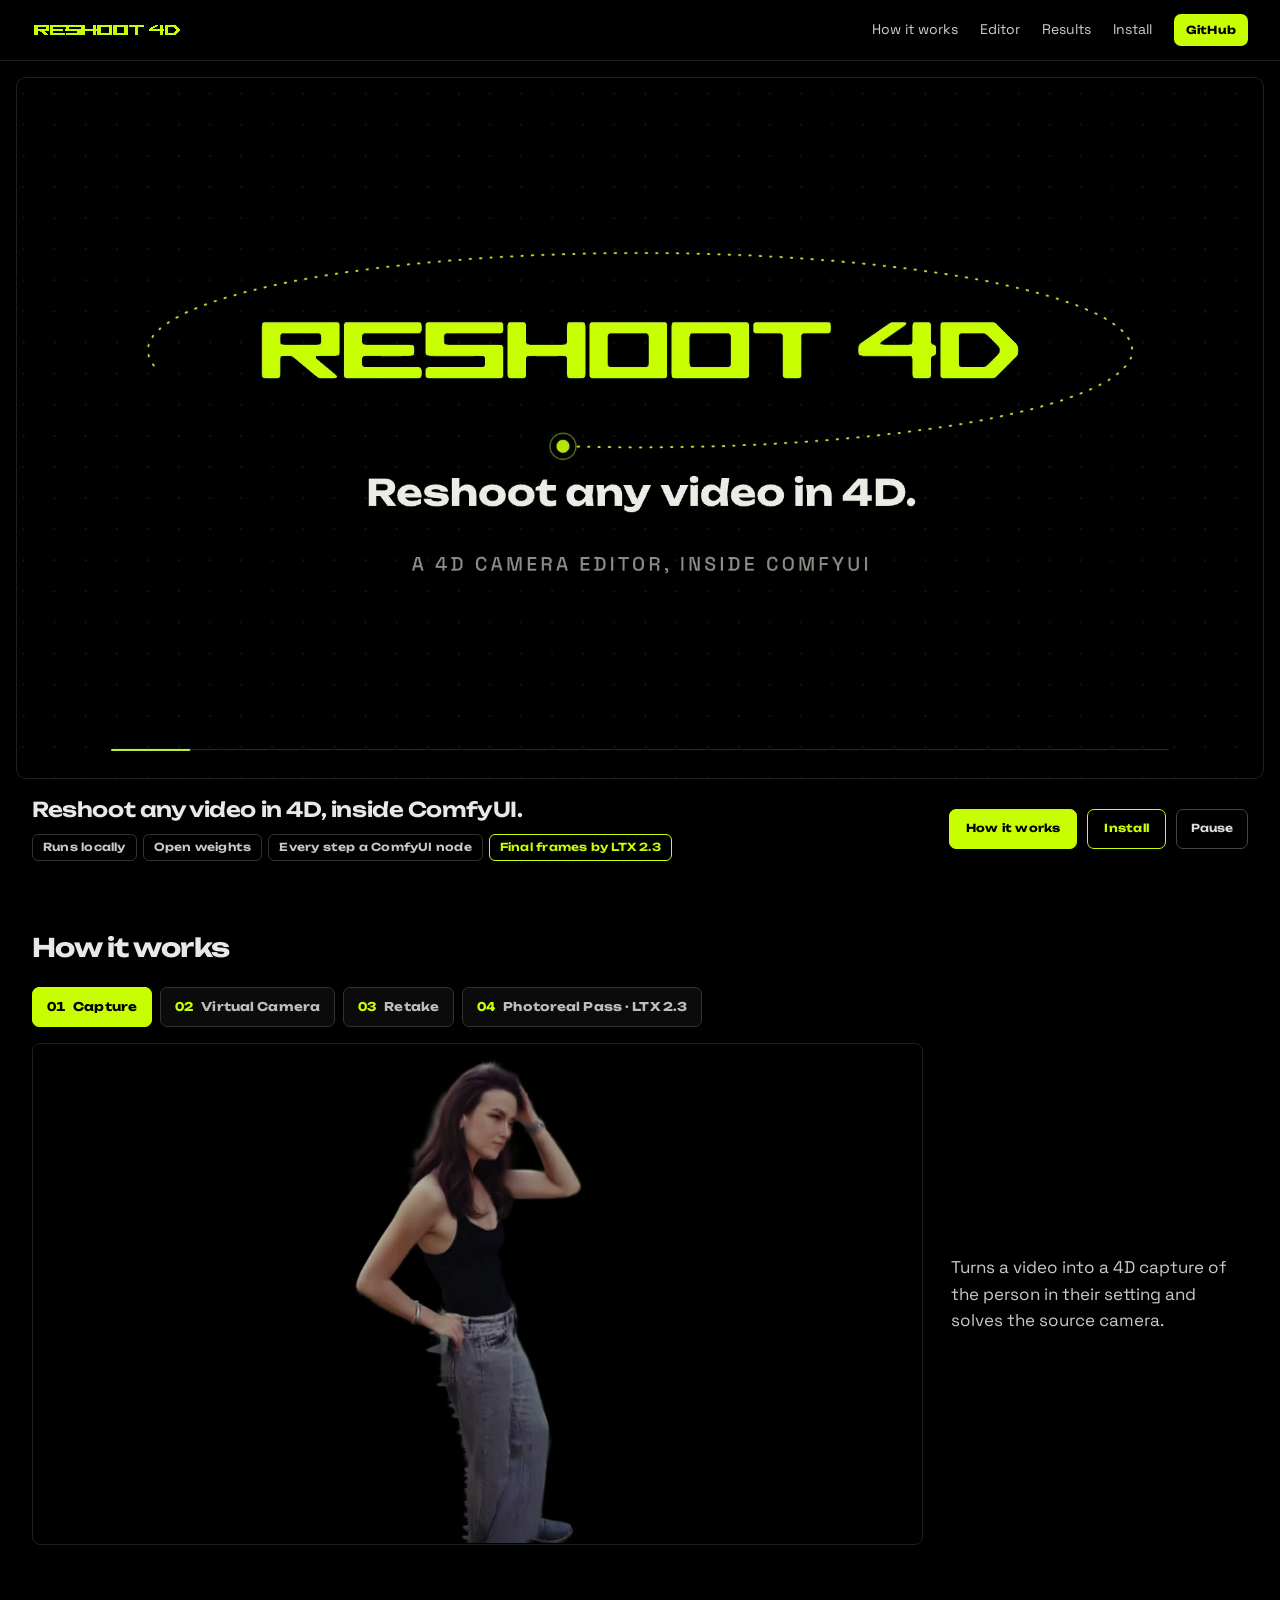
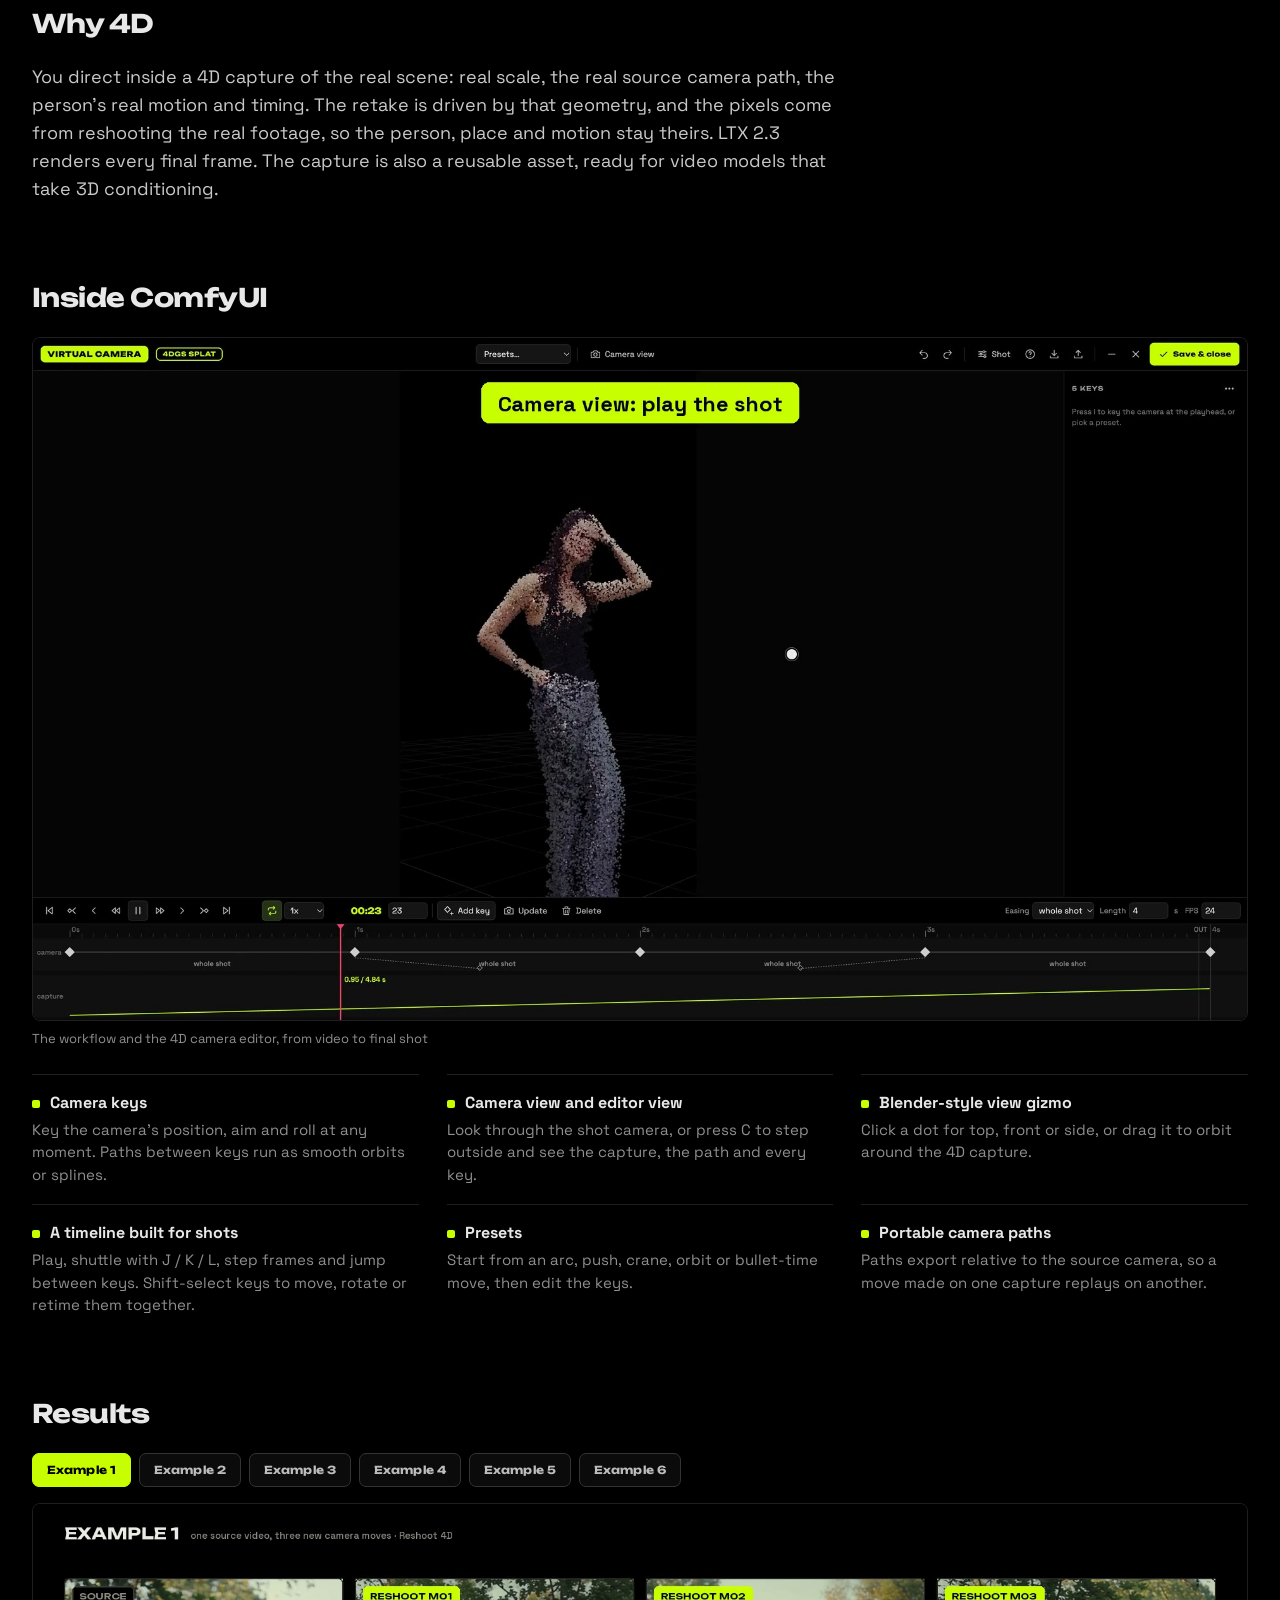
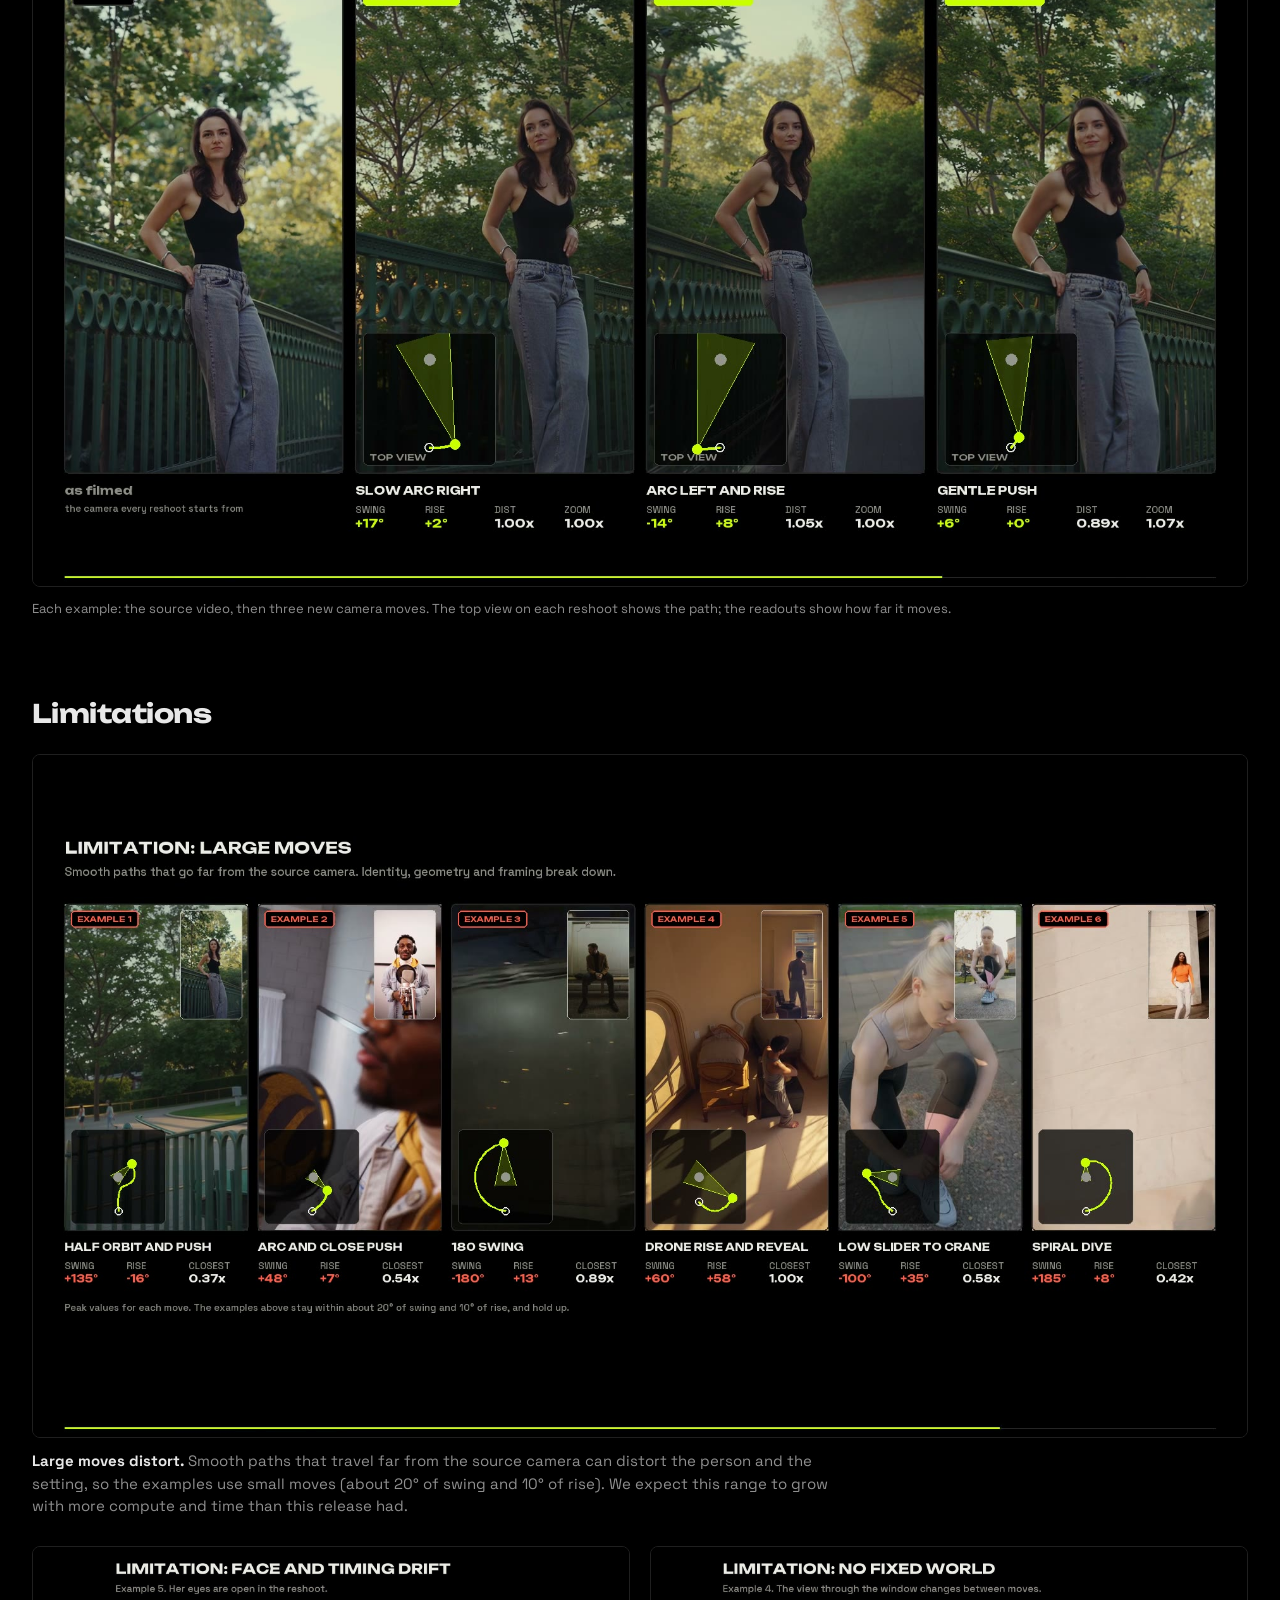
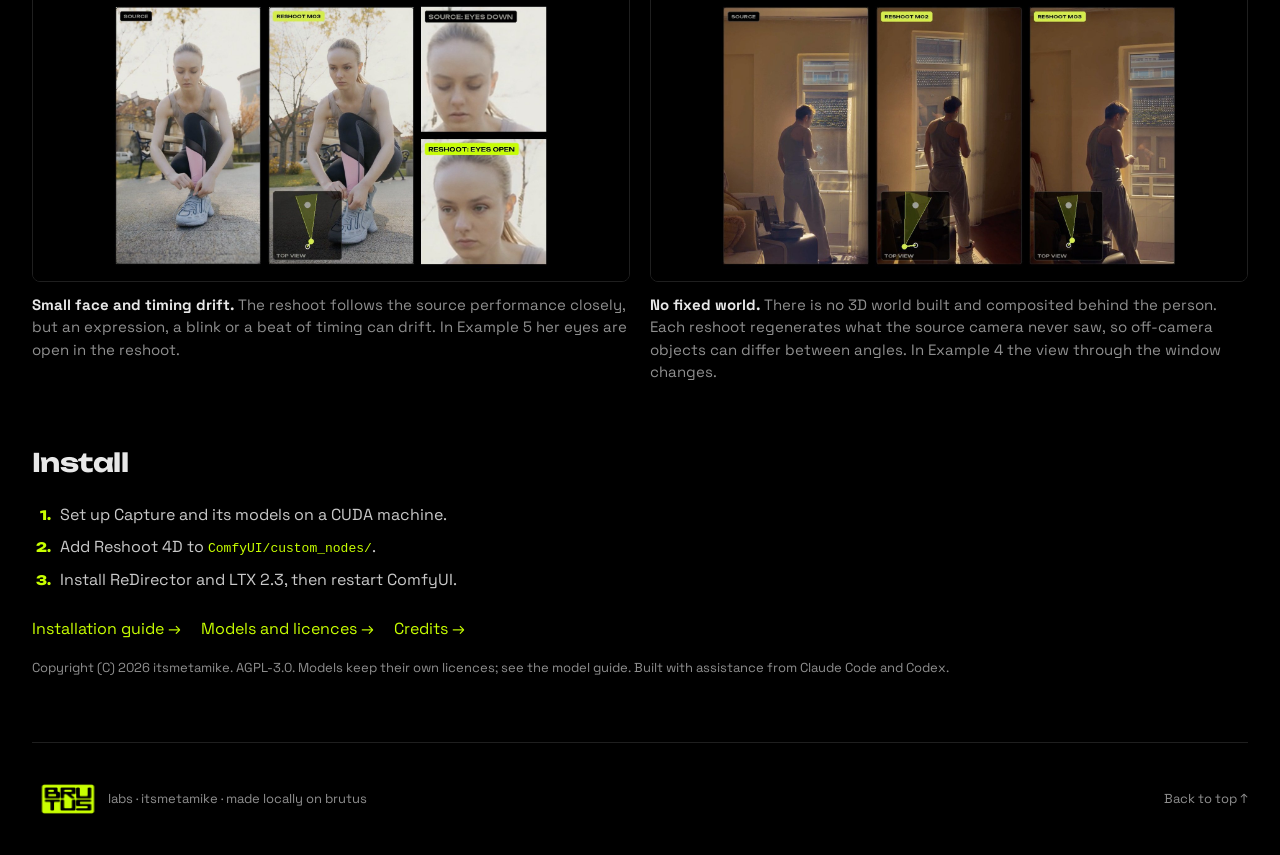
==== site/index.html @ 15c46e50 "Reshoot 4D: reshoot any video in 4D, inside ComfyUI" ====
<!doctype html>
<html lang="en">
<head>
<meta charset="utf-8">
<meta name="viewport" content="width=device-width, initial-scale=1">
<meta name="description" content="Reshoot any video in 4D. A 4D camera editor inside ComfyUI, running locally on open weights.">
<meta name="color-scheme" content="dark">
<title>Reshoot 4D | Reshoot any video in 4D.</title>
<link rel="icon" type="image/svg+xml" href="media/brand/favicon.svg">
<meta name="theme-color" content="#000000">
<link rel="preload" href="media/brand/Unbounded-latin.woff2" as="font" type="font/woff2" crossorigin>
<link rel="preload" href="media/brand/SpaceGrotesk-latin.woff2" as="font" type="font/woff2" crossorigin>
<link rel="stylesheet" href="style.css">
</head>
<body>
<a class="skip" href="#main">Skip to content</a>
<header class="masthead"><div class="wrap header-inner">
<a class="brand" href="#" aria-label="Reshoot 4D home"><img src="media/brand/reshoot4d_wordmark_t.svg" width="1728" height="172" alt="Reshoot 4D"></a>
<nav aria-label="Main"><a href="#workflow">How it works</a><a href="#editor">Editor</a><a href="#results">Results</a><a href="#install">Install</a><a class="nav-cta" id="github-link" href="https://github.com/itsmetamike/reshoot-4d">GitHub</a></nav>
</div></header>
<main id="main">
<section class="hero" aria-label="Reshoot 4D">
<div class="hero-frame">
<video id="hero-video" autoplay muted loop playsinline preload="auto" poster="media/explainer.jpg" aria-label="Reshoot 4D in 35 seconds: the claims, the 4D camera editor opening from its ComfyUI node, the four nodes and results"><source src="media/explainer.mp4" type="video/mp4">Your browser cannot play this video.</video>
</div>
<div class="hero-copy wrap">
<div class="hero-text"><h1>Reshoot any video in 4D, inside ComfyUI.</h1><ul class="badges" aria-label="Key facts"><li>Runs locally</li><li>Open weights</li><li>Every step a ComfyUI node</li><li class="ltx">Final frames by LTX 2.3</li></ul>
</div>
<div class="actions"><a class="button" href="#workflow">How it works</a><a class="button secondary" href="#install">Install</a><button id="motion-toggle" type="button" aria-pressed="false">Pause</button></div>
</div>
</section>

<section id="workflow" class="wrap section" aria-labelledby="workflow-title">
<h2 id="workflow-title">How it works</h2>
<div class="steps" role="tablist" aria-label="Workflow steps">
<button class="step-tab" role="tab" aria-selected="true" data-step="0"><span>01</span> Capture</button>
<button class="step-tab" role="tab" aria-selected="false" data-step="1"><span>02</span> Virtual Camera</button>
<button class="step-tab" role="tab" aria-selected="false" data-step="2"><span>03</span> Retake</button>
<button class="step-tab" role="tab" aria-selected="false" data-step="3"><span>04</span> Photoreal Pass · LTX 2.3</button>
</div>
<div class="step-panel" role="tabpanel">
<div class="step-media"><video id="step-video" autoplay muted loop playsinline preload="auto" poster="media/step_capture.jpg"><source src="media/step_capture.mp4" type="video/mp4"></video></div>
<p id="step-text"></p>
</div>
</section>

<section id="why-4d" class="wrap section prose" aria-labelledby="why-title">
<h2 id="why-title">Why 4D</h2>
<p>You direct inside a 4D capture of the real scene: real scale, the real source camera path, the person's real motion and timing. The retake is driven by that geometry, and the pixels come from reshooting the real footage, so the person, place and motion stay theirs. LTX 2.3 renders every final frame. The capture is also a reusable asset, ready for video models that take 3D conditioning.</p>
</section>

<section id="editor" class="wrap section" aria-labelledby="editor-title">
<h2 id="editor-title">Inside ComfyUI</h2>
<div class="stack">
<figure><div class="video-shell"><video autoplay muted loop playsinline preload="auto" poster="media/walkthrough.jpg" aria-label="Walkthrough: the workflow, the 4D camera editor, Run and the final shot"><source src="media/walkthrough.mp4" type="video/mp4"></video></div><figcaption>The workflow and the 4D camera editor, from video to final shot</figcaption></figure>
</div>
<ul class="feature-grid" aria-label="Editor features">
<li><b>Camera keys</b><span>Key the camera's position, aim and roll at any moment. Paths between keys run as smooth orbits or splines.</span></li>
<li><b>Camera view and editor view</b><span>Look through the shot camera, or press C to step outside and see the capture, the path and every key.</span></li>
<li><b>Blender-style view gizmo</b><span>Click a dot for top, front or side, or drag it to orbit around the 4D capture.</span></li>
<li><b>A timeline built for shots</b><span>Play, shuttle with J / K / L, step frames and jump between keys. Shift-select keys to move, rotate or retime them together.</span></li>
<li><b>Presets</b><span>Start from an arc, push, crane, orbit or bullet-time move, then edit the keys.</span></li>
<li><b>Portable camera paths</b><span>Paths export relative to the source camera, so a move made on one capture replays on another.</span></li>
</ul>
</section>

<section id="results" class="wrap section" aria-labelledby="results-title">
<h2 id="results-title">Results</h2>
<div class="steps small" role="tablist" aria-label="Examples">
<button class="cmp-tab" role="tab" aria-selected="true" data-cmp="1">Example 1</button>
<button class="cmp-tab" role="tab" aria-selected="false" data-cmp="2">Example 2</button>
<button class="cmp-tab" role="tab" aria-selected="false" data-cmp="3">Example 3</button>
<button class="cmp-tab" role="tab" aria-selected="false" data-cmp="4">Example 4</button>
<button class="cmp-tab" role="tab" aria-selected="false" data-cmp="5">Example 5</button>
<button class="cmp-tab" role="tab" aria-selected="false" data-cmp="6">Example 6</button>
</div>
<div class="video-shell" id="cmp"><video autoplay muted loop playsinline preload="auto" aria-label="Source video next to three reshoots, each with its camera path"></video></div>
<p class="note">Each example: the source video, then three new camera moves. The top view on each reshoot shows the path; the readouts show how far it moves.</p>
</section>

<section id="limitations" class="wrap section" aria-labelledby="limits-title">
<h2 id="limits-title">Limitations</h2>
<div class="limits">
<figure><div class="video-shell"><video autoplay muted loop playsinline preload="auto" poster="media/limits_large_moves.jpg" aria-label="Six large camera moves, one per example, showing distortion"><source src="media/limits_large_moves.mp4" type="video/mp4"></video></div>
<figcaption><b>Large moves distort.</b> Smooth paths that travel far from the source camera can distort the person and the setting, so the examples use small moves (about 20° of swing and 10° of rise). We expect this range to grow with more compute and time than this release had.</figcaption></figure>
<div class="two-col">
<figure><div class="video-shell"><img src="media/limits_face.jpg" alt="Example 5: source and reshoot side by side; her eyes are open in the reshoot" loading="lazy"></div>
<figcaption><b>Small face and timing drift.</b> The reshoot follows the source performance closely, but an expression, a blink or a beat of timing can drift. In Example 5 her eyes are open in the reshoot.</figcaption></figure>
<figure><div class="video-shell"><img src="media/limits_world.jpg" alt="Example 4: source and two reshoots; the view through the window differs" loading="lazy"></div>
<figcaption><b>No fixed world.</b> There is no 3D world built and composited behind the person. Each reshoot regenerates what the source camera never saw, so off-camera objects can differ between angles. In Example 4 the view through the window changes.</figcaption></figure>
</div>
</div>
</section>

<section id="install" class="wrap section" aria-labelledby="install-title">
<h2 id="install-title">Install</h2>
<ol class="install-steps">
<li>Set up Capture and its models on a CUDA machine.</li>
<li>Add Reshoot 4D to <code>ComfyUI/custom_nodes/</code>.</li>
<li>Install ReDirector and LTX 2.3, then restart ComfyUI.</li>
</ol>
<p class="links"><a href="../docs/INSTALL.md" data-repo-path="/blob/main/docs/INSTALL.md">Installation guide →</a><a href="../docs/MODELS_AND_LICENSES.md" data-repo-path="/blob/main/docs/MODELS_AND_LICENSES.md">Models and licences →</a><a href="../docs/CREDITS.md" data-repo-path="/blob/main/docs/CREDITS.md">Credits →</a></p>
<p class="fine">Copyright (C) 2026 itsmetamike. AGPL-3.0. Models keep their own licences; see the model guide. Built with assistance from Claude Code and Codex.</p>
</section>
</main>
<footer class="wrap"><a class="maker" href="https://github.com/itsmetamike" aria-label="A brutus labs project by itsmetamike, made locally on brutus"><img src="media/brand/brutus_carved.png" width="600" height="600" alt="brutus"><span>labs · itsmetamike · made locally on brutus</span></a><a href="#">Back to top ↑</a></footer>
<script>
const REPO_URL = document.querySelector('#github-link').href.replace(/\/$/, '');
document.querySelectorAll('[data-repo-path]').forEach(a => { a.href = REPO_URL + a.dataset.repoPath; });

// workflow steps: one player, four tabs
const STEPS = [
  ['step_capture', 'Turns a video into a 4D capture of the person in their setting and solves the source camera.'],
  ['step_camera', "Every step is a ComfyUI node. The 4D camera editor is the Virtual Camera node's own panel."],
  ['step_retake', 'ReDirector reshoots the source video along your camera path.'],
  ['step_photoreal', 'LTX 2.3 renders every final frame. It uses the retake, its edges and the real first frame as guidance.'],
];
const stepVideo = document.querySelector('#step-video'), stepText = document.querySelector('#step-text');
function showStep(i) {
  document.querySelectorAll('.step-tab').forEach((b, k) => b.setAttribute('aria-selected', String(k === i)));
  stepVideo.poster = `media/${STEPS[i][0]}.jpg`; stepVideo.src = `media/${STEPS[i][0]}.mp4`; stepText.textContent = STEPS[i][1];
  if (!paused) stepVideo.play().catch(() => {});
}
document.querySelectorAll('.step-tab').forEach(b => b.addEventListener('click', () => showStep(+b.dataset.step)));

// results: one player, one example at a time
const cmpVideo = document.querySelector('#cmp video');
function showCmp(n) {
  document.querySelectorAll('.cmp-tab').forEach(b => b.setAttribute('aria-selected', String(b.dataset.cmp === String(n))));
  cmpVideo.poster = `media/example_${n}.jpg`; cmpVideo.src = `media/example_${n}.mp4`; if (!paused) cmpVideo.play().catch(() => {});
}
document.querySelectorAll('.cmp-tab').forEach(b => b.addEventListener('click', () => showCmp(b.dataset.cmp)));

// previews play while on screen; one button pauses everything
const reduceMotion = matchMedia('(prefers-reduced-motion: reduce)');
const motionButton = document.querySelector('#motion-toggle');
let paused = reduceMotion.matches;
const all = () => [...document.querySelectorAll('video')];
function updateMotion() {
  motionButton.textContent = paused ? 'Play' : 'Pause'; motionButton.setAttribute('aria-pressed', String(paused));
  all().forEach(v => { if (paused) v.pause(); else if (v.dataset.visible === 'true') v.play().catch(() => {}); });
}
const observer = new IntersectionObserver(es => es.forEach(({ target, isIntersecting }) => {
  target.dataset.visible = String(isIntersecting);
  if (!isIntersecting || paused) target.pause(); else target.play().catch(() => {});
}), { threshold: 0.15 });
all().forEach(v => observer.observe(v));
motionButton.addEventListener('click', () => { paused = !paused; updateMotion(); });
showStep(0); showCmp(1); updateMotion();
</script>
</body>
</html>
---- site/style.css ----
/* brutus brand: lime #C8FF00 on black. Display: Unbounded, text: Space Grotesk (both SIL OFL, in media/brand) */
@font-face { font-family:Unbounded; src:url("media/brand/Unbounded-latin.woff2") format("woff2"); font-weight:200 900; font-display:swap; }
@font-face { font-family:"Space Grotesk"; src:url("media/brand/SpaceGrotesk-latin.woff2") format("woff2"); font-weight:300 700; font-display:swap; }
:root { color-scheme:dark; --bg:#000; --text:#e8e8e8; --accent:#C8FF00; --muted:#8f8f8f; --line:#1f1f1f; --display:Unbounded,system-ui,sans-serif; }
* { box-sizing:border-box; }
html { scroll-behavior:smooth; scroll-padding-top:72px; }
body { margin:0; background:var(--bg); color:var(--text); font:16px/1.55 "Space Grotesk",system-ui,sans-serif; }
a { color:inherit; text-underline-offset:4px; }
a:hover { color:var(--accent); }
a:focus-visible,button:focus-visible { outline:2px solid var(--accent); outline-offset:4px; }
.wrap { width:min(1280px,calc(100% - 64px)); margin-inline:auto; }

/* header: slim, over the video */
.masthead { position:sticky; top:0; z-index:5; background:#000; border-bottom:1px solid var(--line); }
.header-inner { height:60px; display:flex; align-items:center; justify-content:space-between; gap:24px; }
.brand img { display:block; width:150px; height:auto; }
nav { display:flex; align-items:center; gap:22px; font-size:14px; }
nav a { text-decoration:none; color:#cfcfcf; }
.nav-cta { color:#000 !important; background:var(--accent); border-radius:7px; padding:0 12px; height:32px; display:inline-flex; align-items:center;
  font:700 11px/1 var(--display); letter-spacing:.02em; }

/* hero: the editor, whole and uncropped, with the pitch in a strip under it */
.hero { background:#000; padding-top:16px; }
.hero-frame { position:relative; width:min(1600px,calc(100% - 32px)); margin-inline:auto; aspect-ratio:16/9; max-height:calc(100svh - 170px);
  border:1px solid var(--line); border-radius:10px; overflow:hidden; background:#000; }
.hero-frame video { width:100%; height:100%; object-fit:contain; display:block; }
.hero-copy { display:flex; align-items:center; justify-content:space-between; gap:20px; padding-block:18px 8px; }
.hero h1 { font:600 clamp(16px,1.6vw,22px)/1.3 var(--display); letter-spacing:-.02em; margin:0; max-width:640px; }
.actions { display:flex; gap:10px; flex:none; }
.hero-text { display:grid; gap:10px; }
.badges { display:flex; flex-wrap:wrap; gap:6px; list-style:none; margin:0; padding:0; }
.badges li { font:600 11px/1 var(--display); letter-spacing:.02em; padding:7px 10px; border:1.5px solid #333; border-radius:6px; color:#c9c9c9; }
.badges li.ltx { border-color:var(--accent); color:var(--accent); }
.button { display:inline-flex; align-items:center; height:40px; padding:0 16px; border-radius:7px; border:1.5px solid var(--accent); background:var(--accent);
  color:#000; text-decoration:none; font:700 11px/1 var(--display); letter-spacing:.02em; }
.button.secondary { background:#000; color:var(--accent); }
.button:hover { color:#000; filter:brightness(1.08); }
.button.secondary:hover { color:var(--accent); }
#motion-toggle { position:static; height:40px; padding:0 14px; border-radius:7px; border:1px solid #444; background:#000a; color:#ddd;
  font:600 11px/1 var(--display); cursor:pointer; }

/* sections */
.section { padding-top:64px; }
h2 { font:700 clamp(20px,2vw,28px)/1.2 var(--display); letter-spacing:-.02em; margin:0 0 24px; }
p { margin:0 0 16px; }
.prose p { max-width:820px; color:#c9c9c9; font-size:18px; }

/* tabs (workflow steps, results): carved lime when selected */
.steps { display:flex; flex-wrap:wrap; gap:8px; margin-bottom:16px; }
.step-tab,.cmp-tab { display:inline-flex; align-items:center; gap:8px; height:40px; padding:0 14px; border-radius:7px; border:1.5px solid #333; background:#0b0b0b;
  color:#bdbdbd; font:700 12px/1 var(--display); letter-spacing:.01em; cursor:pointer; }
.step-tab span { color:var(--accent); font-variant-numeric:tabular-nums; }
.step-tab[aria-selected="true"],.cmp-tab[aria-selected="true"] { background:var(--accent); border-color:var(--accent); color:#000; }
.step-tab[aria-selected="true"] span { color:#000; }
.step-tab:hover,.cmp-tab:hover { border-color:var(--accent); }
.steps.small .cmp-tab { height:34px; font-size:11px; }
.step-panel { display:grid; grid-template-columns:minmax(0,3fr) minmax(220px,1fr); gap:28px; align-items:center; }
.step-media { aspect-ratio:16/9; max-height:62vh; border:1px solid var(--line); border-radius:8px; overflow:hidden; background:#000; }
.step-media video { width:100%; height:100%; object-fit:contain; display:block; }
#step-text { color:#c9c9c9; font-size:17px; margin:0; }

/* editor + workflow side by side */
.two-col { display:grid; grid-template-columns:1fr 1fr; gap:20px; }
figure { margin:0; min-width:0; }
.video-shell { aspect-ratio:16/9; border:1px solid var(--line); border-radius:8px; overflow:hidden; background:#000; }
.video-shell video,.video-shell img { width:100%; height:100%; object-fit:cover; display:block; }
figcaption { margin-top:8px; font-size:13px; color:var(--muted); }
.limits { display:grid; gap:28px; }
.limits figcaption { font-size:15px; line-height:1.5; max-width:820px; margin-top:12px; }
.limits figcaption b { color:var(--text); }
.feature-grid { list-style:none; padding:0; margin:24px 0 0; display:grid; grid-template-columns:repeat(3,minmax(0,1fr)); gap:0 28px; }
.feature-grid li { padding:16px 0 18px; border-top:1px solid var(--line); font-size:15px; line-height:1.5; color:var(--muted); }
.feature-grid li b { display:block; color:var(--text); font-size:16px; margin-bottom:4px; }
.feature-grid li b::before { content:""; display:inline-block; width:8px; height:8px; border-radius:2px; background:var(--accent); margin-right:10px; vertical-align:middle; }

/* results: three portraits, one example at a time */
.three-col { display:grid; grid-template-columns:repeat(3,minmax(0,1fr)); gap:14px; max-width:820px; }
.video-shell.portrait { aspect-ratio:9/16; }
.note { color:var(--muted); font-size:13px; margin-top:12px; }

/* install */
.install-steps { padding-left:22px; margin:0 0 16px; color:#c9c9c9; }
.install-steps li { padding:0 0 8px 6px; }
.install-steps li::marker { color:var(--accent); font:800 13px var(--display); }
code { font:13px ui-monospace,SFMono-Regular,monospace; color:var(--accent); }
.links { display:flex; flex-wrap:wrap; gap:20px; }
.links a { color:var(--accent); text-decoration:none; }
.fine { color:var(--muted); font-size:13px; }

footer { display:flex; align-items:center; justify-content:space-between; margin-top:64px; padding-block:20px; border-top:1px solid var(--line); }
.maker { display:flex; align-items:center; gap:4px; color:var(--muted); font-size:13px; text-decoration:none; }
.maker img { width:72px; height:72px; object-fit:contain; }
footer>a:last-child { color:var(--muted); font-size:13px; text-decoration:none; }
.skip { position:absolute; top:-100px; left:16px; z-index:10; background:var(--accent); color:#000; padding:10px; }
.skip:focus { top:10px; }

@media (max-width:820px) {
  .wrap { width:calc(100% - 32px); }
  nav a:not(.nav-cta) { display:none; }
  .brand img { width:124px; }
  .hero-copy { flex-direction:column; align-items:flex-start; }
  .step-panel { grid-template-columns:1fr; gap:14px; }
  .two-col { grid-template-columns:1fr; }
  .feature-grid { grid-template-columns:1fr 1fr; }
  .three-col { gap:8px; }
  .prose p { font-size:16px; }
  .step-tab { height:36px; padding:0 10px; font-size:11px; }
}
@media (prefers-reduced-motion:reduce) { html { scroll-behavior:auto; } }

.stack { display:grid; gap:28px; }
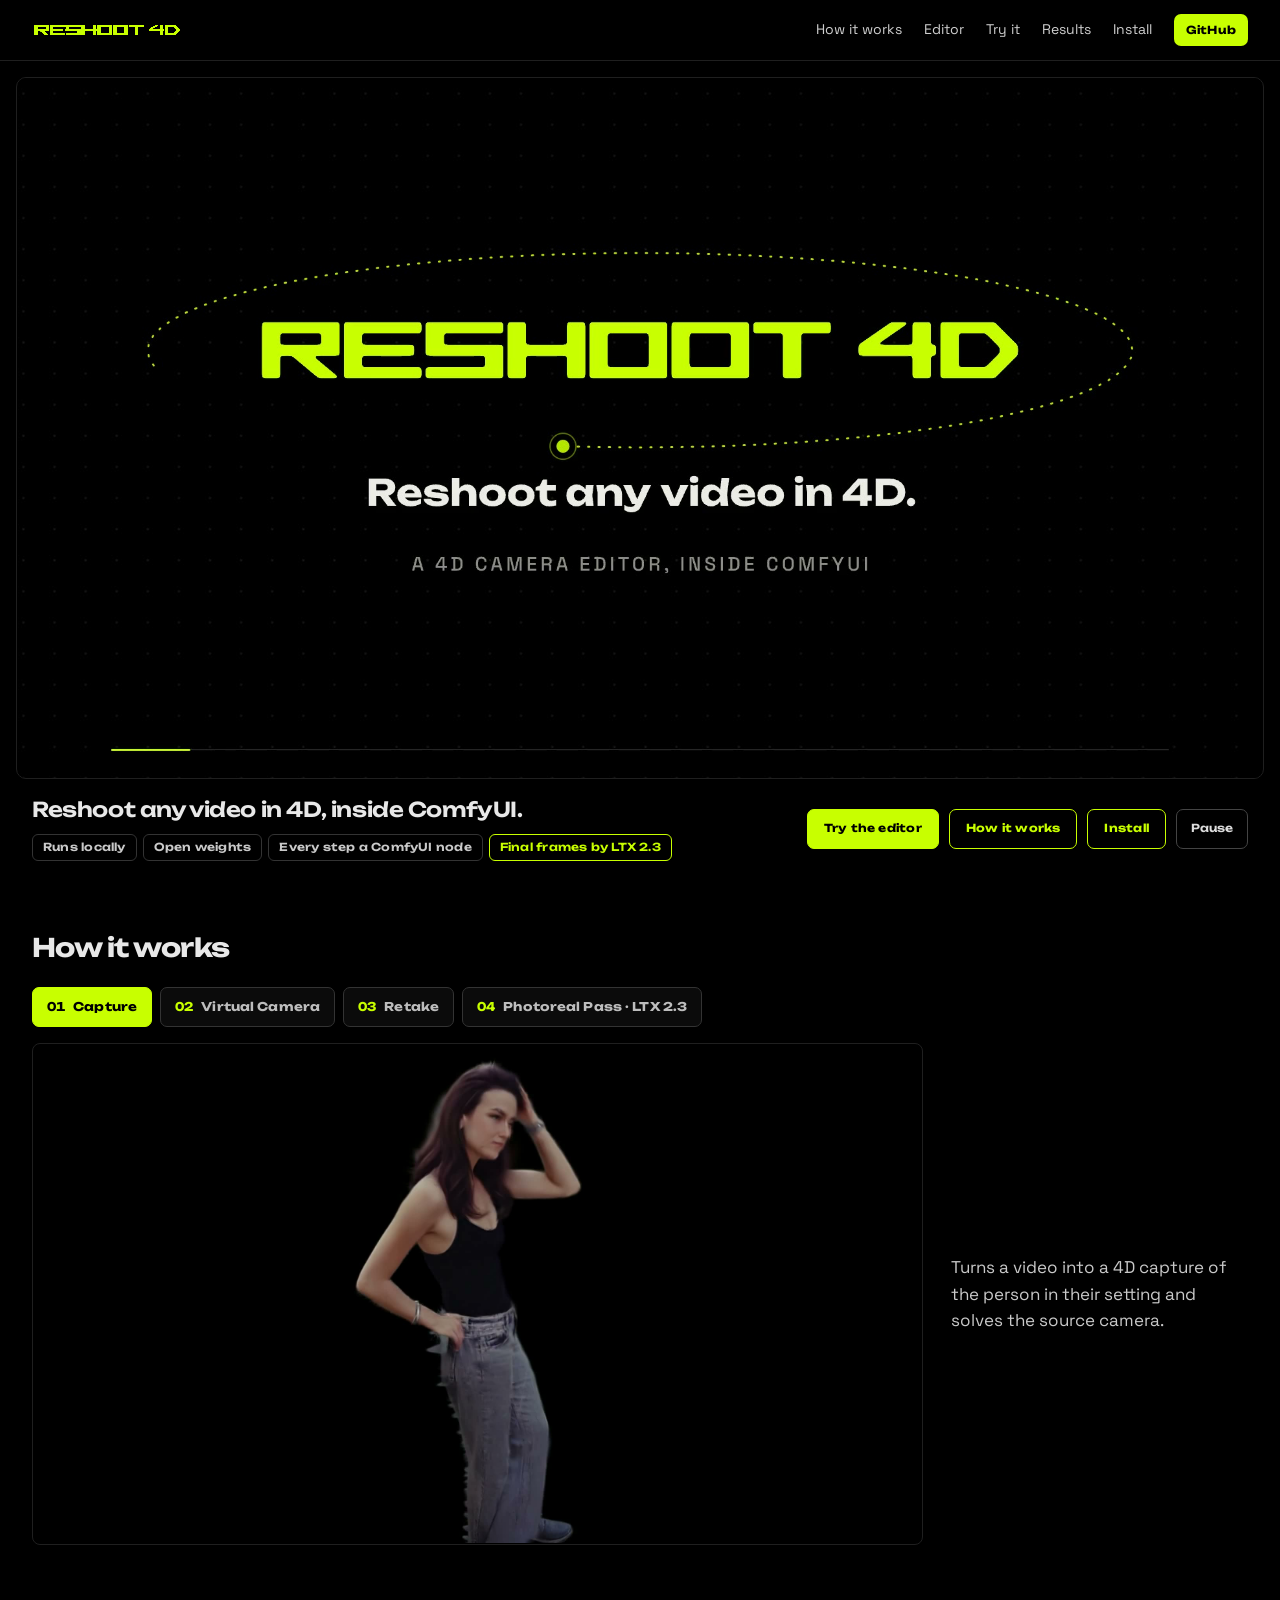
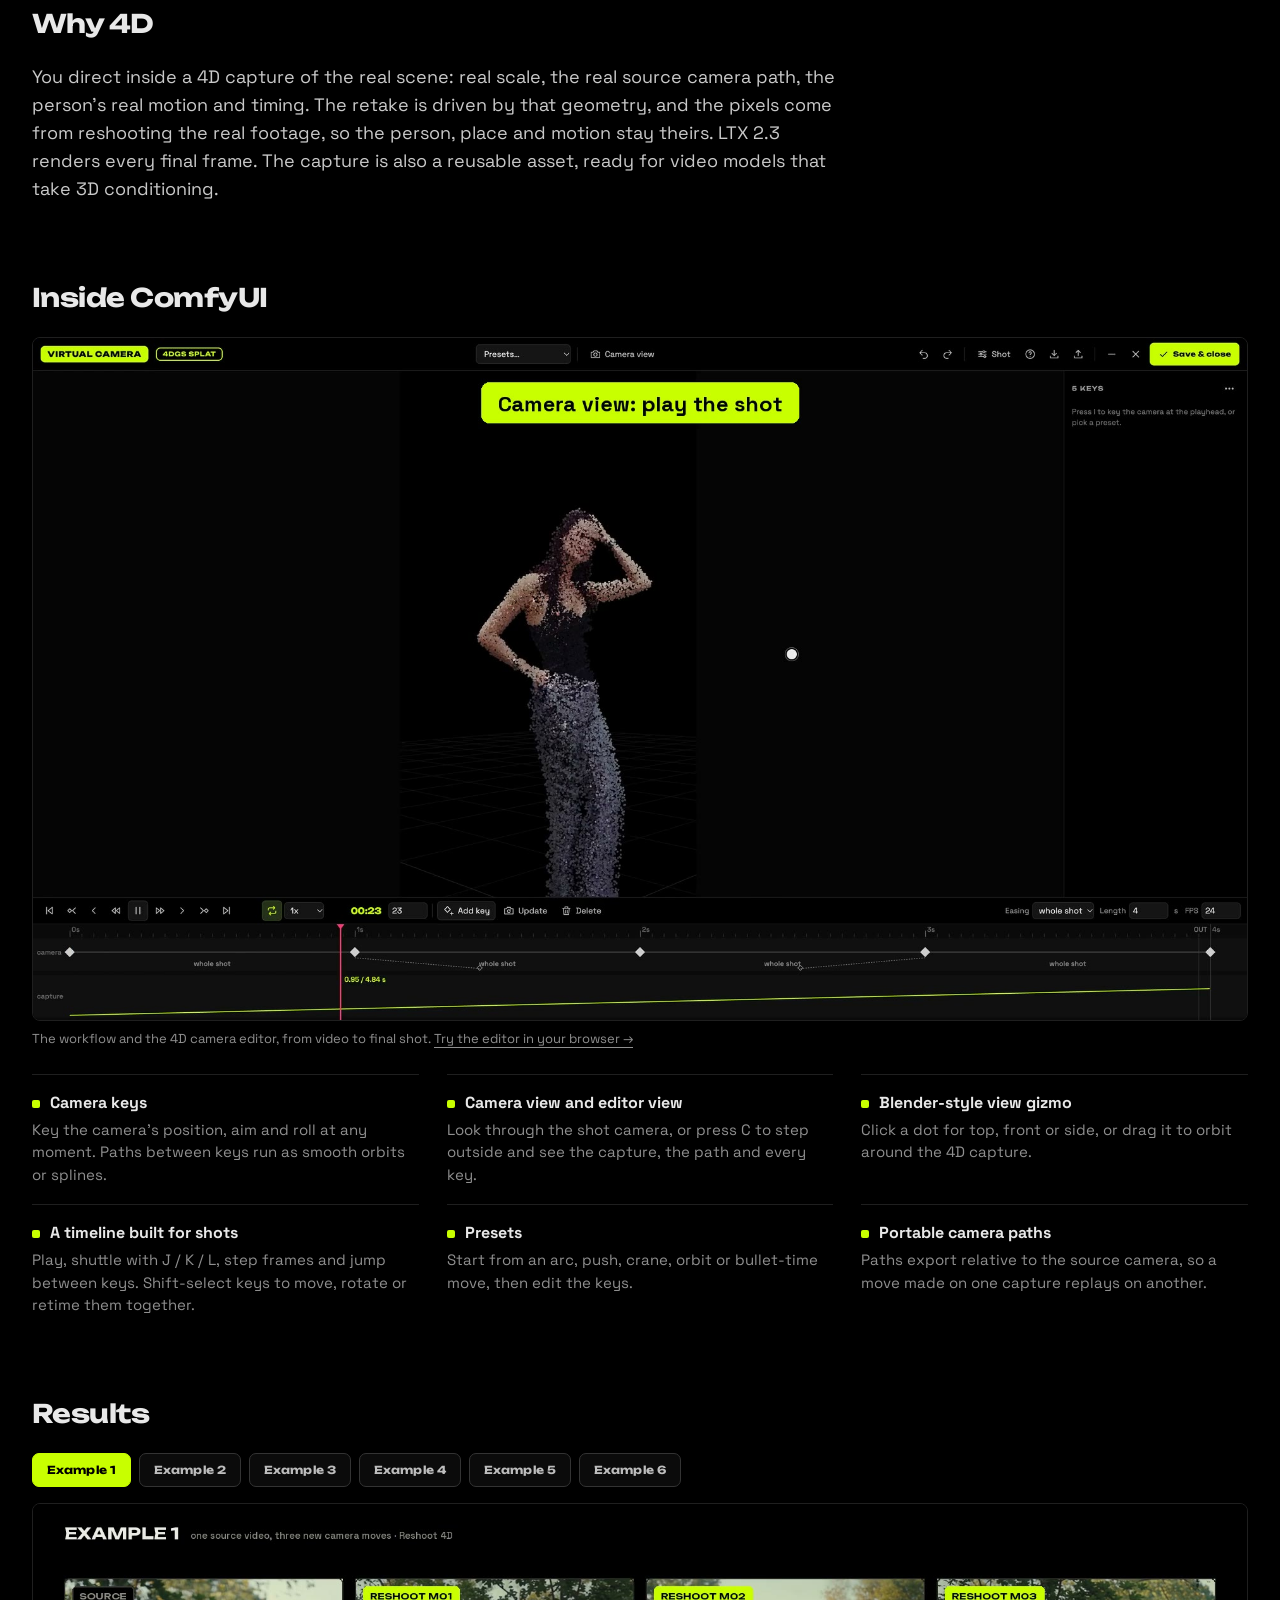
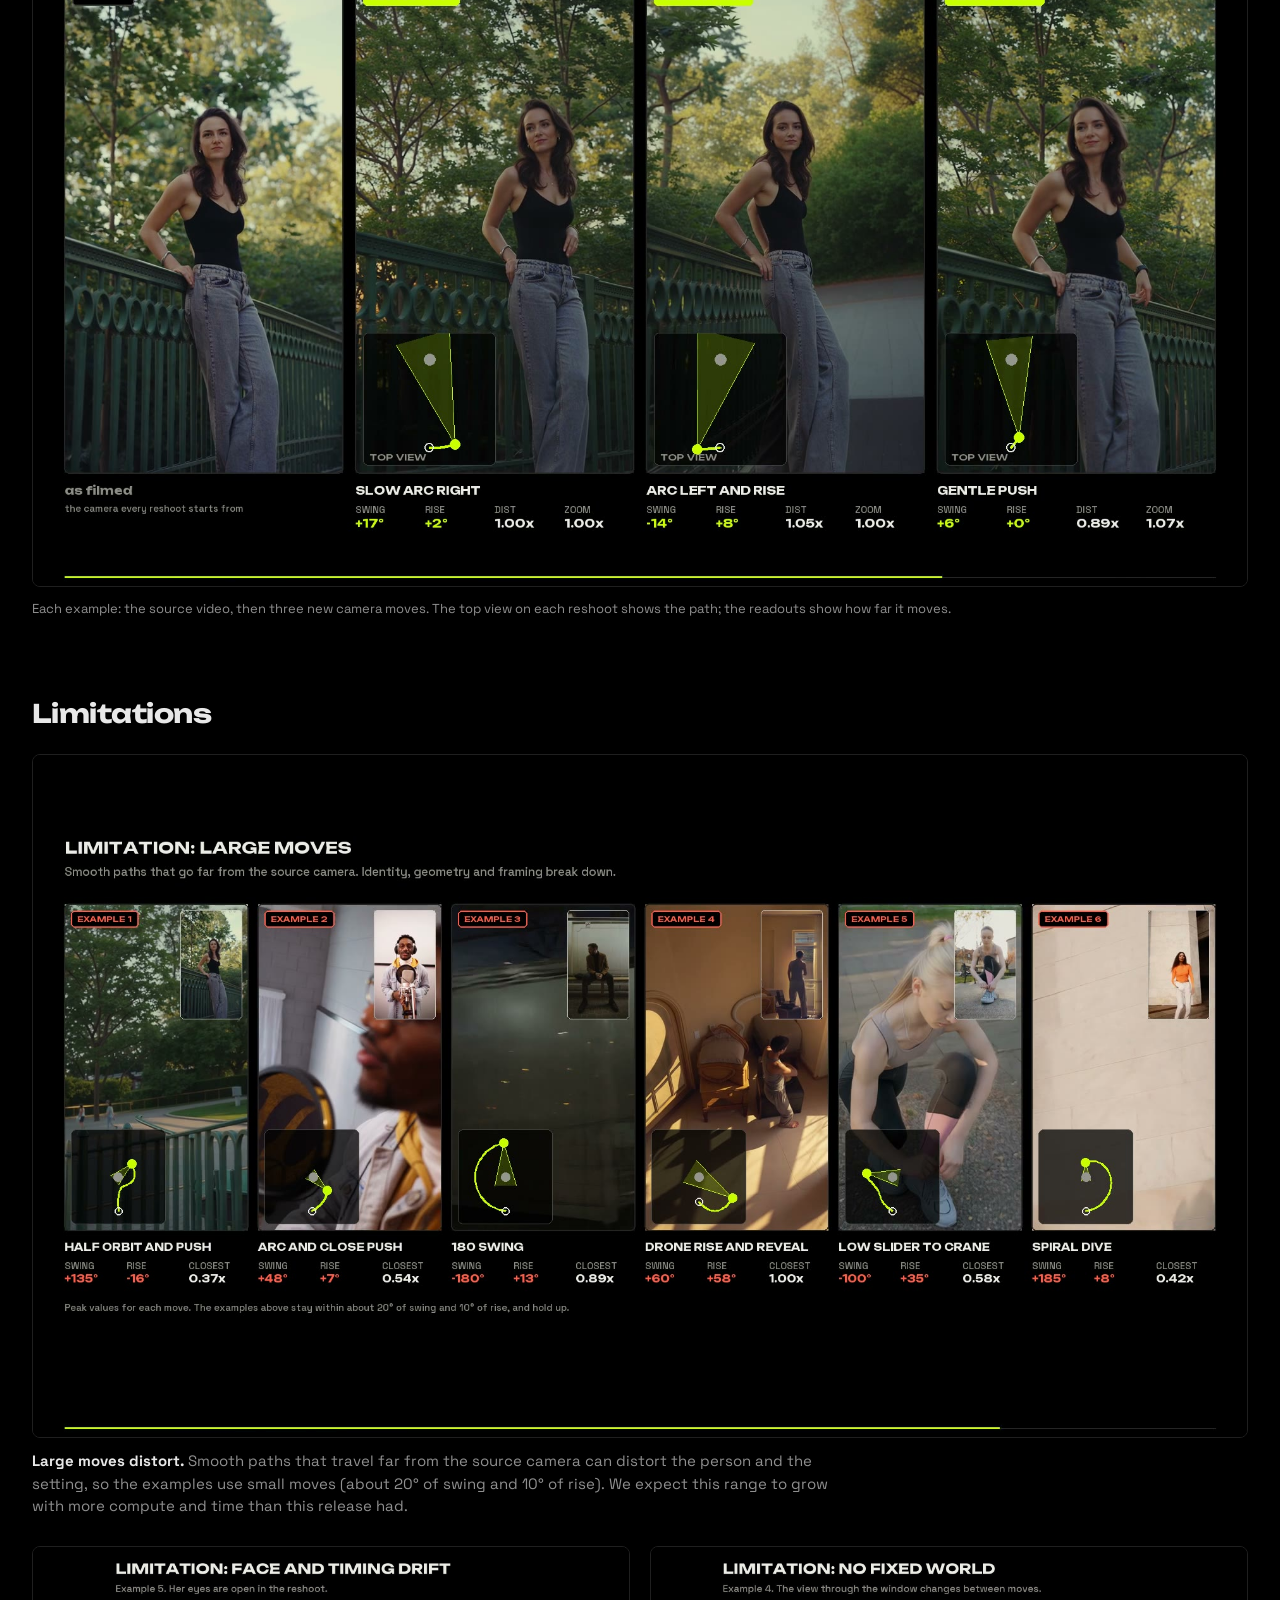
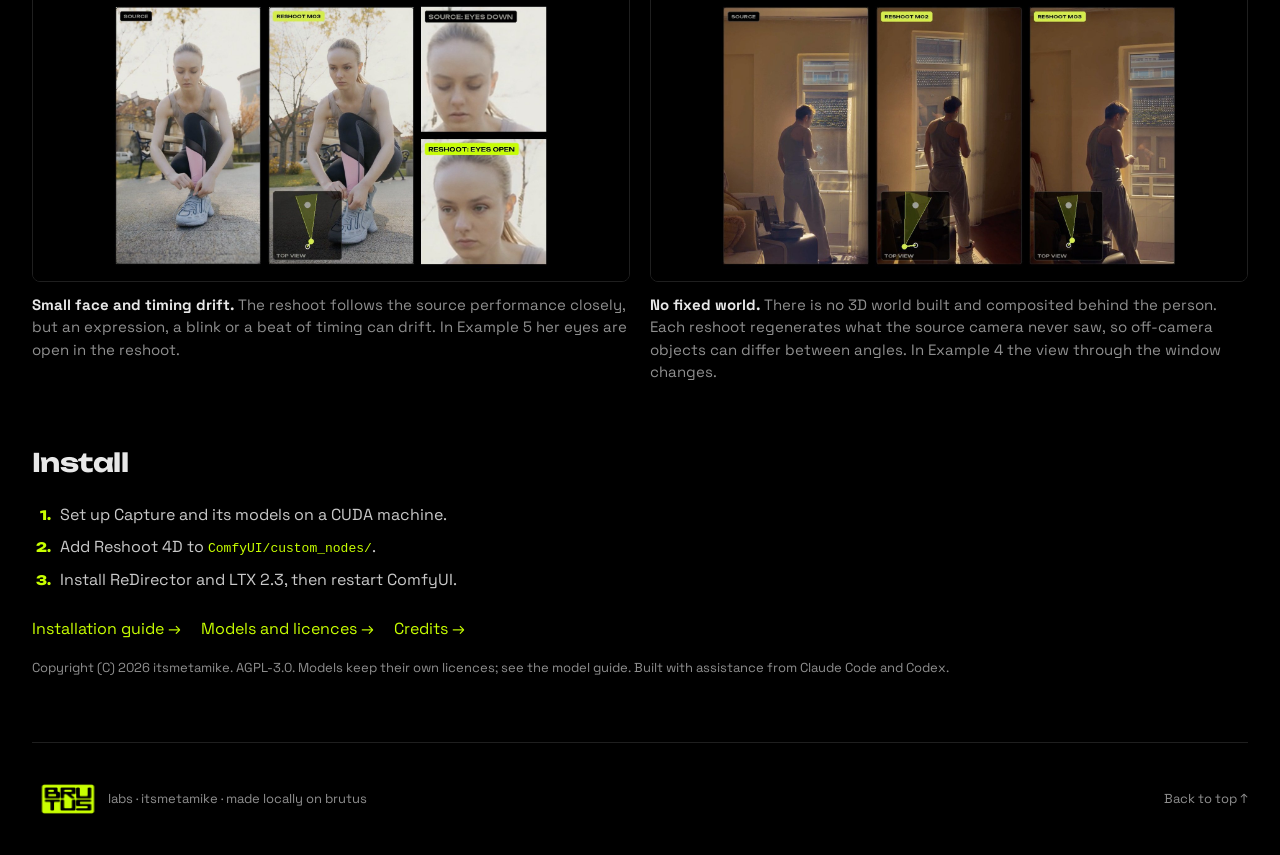
==== commit bfb2b32e: "Site: try the 4D camera editor in the browser" ====
--- a/site/index.html
+++ b/site/index.html
@@ -16,7 +16,7 @@
 <a class="skip" href="#main">Skip to content</a>
 <header class="masthead"><div class="wrap header-inner">
 <a class="brand" href="#" aria-label="Reshoot 4D home"><img src="media/brand/reshoot4d_wordmark_t.svg" width="1728" height="172" alt="Reshoot 4D"></a>
-<nav aria-label="Main"><a href="#workflow">How it works</a><a href="#editor">Editor</a><a href="#results">Results</a><a href="#install">Install</a><a class="nav-cta" id="github-link" href="https://github.com/itsmetamike/reshoot-4d">GitHub</a></nav>
+<nav aria-label="Main"><a href="#workflow">How it works</a><a href="#editor">Editor</a><a href="demo/">Try it</a><a href="#results">Results</a><a href="#install">Install</a><a class="nav-cta" id="github-link" href="https://github.com/itsmetamike/reshoot-4d">GitHub</a></nav>
 </div></header>
 <main id="main">
 <section class="hero" aria-label="Reshoot 4D">
@@ -26,7 +26,7 @@
 <div class="hero-copy wrap">
 <div class="hero-text"><h1>Reshoot any video in 4D, inside ComfyUI.</h1><ul class="badges" aria-label="Key facts"><li>Runs locally</li><li>Open weights</li><li>Every step a ComfyUI node</li><li class="ltx">Final frames by LTX 2.3</li></ul>
 </div>
-<div class="actions"><a class="button" href="#workflow">How it works</a><a class="button secondary" href="#install">Install</a><button id="motion-toggle" type="button" aria-pressed="false">Pause</button></div>
+<div class="actions"><a class="button" href="demo/">Try the editor</a><a class="button secondary" href="#workflow">How it works</a><a class="button secondary" href="#install">Install</a><button id="motion-toggle" type="button" aria-pressed="false">Pause</button></div>
 </div>
 </section>
 
@@ -52,7 +52,7 @@
 <section id="editor" class="wrap section" aria-labelledby="editor-title">
 <h2 id="editor-title">Inside ComfyUI</h2>
 <div class="stack">
-<figure><div class="video-shell"><video autoplay muted loop playsinline preload="auto" poster="media/walkthrough.jpg" aria-label="Walkthrough: the workflow, the 4D camera editor, Run and the final shot"><source src="media/walkthrough.mp4" type="video/mp4"></video></div><figcaption>The workflow and the 4D camera editor, from video to final shot</figcaption></figure>
+<figure><div class="video-shell"><video autoplay muted loop playsinline preload="auto" poster="media/walkthrough.jpg" aria-label="Walkthrough: the workflow, the 4D camera editor, Run and the final shot"><source src="media/walkthrough.mp4" type="video/mp4"></video></div><figcaption>The workflow and the 4D camera editor, from video to final shot. <a href="demo/">Try the editor in your browser →</a></figcaption></figure>
 </div>
 <ul class="feature-grid" aria-label="Editor features">
 <li><b>Camera keys</b><span>Key the camera's position, aim and roll at any moment. Paths between keys run as smooth orbits or splines.</span></li>
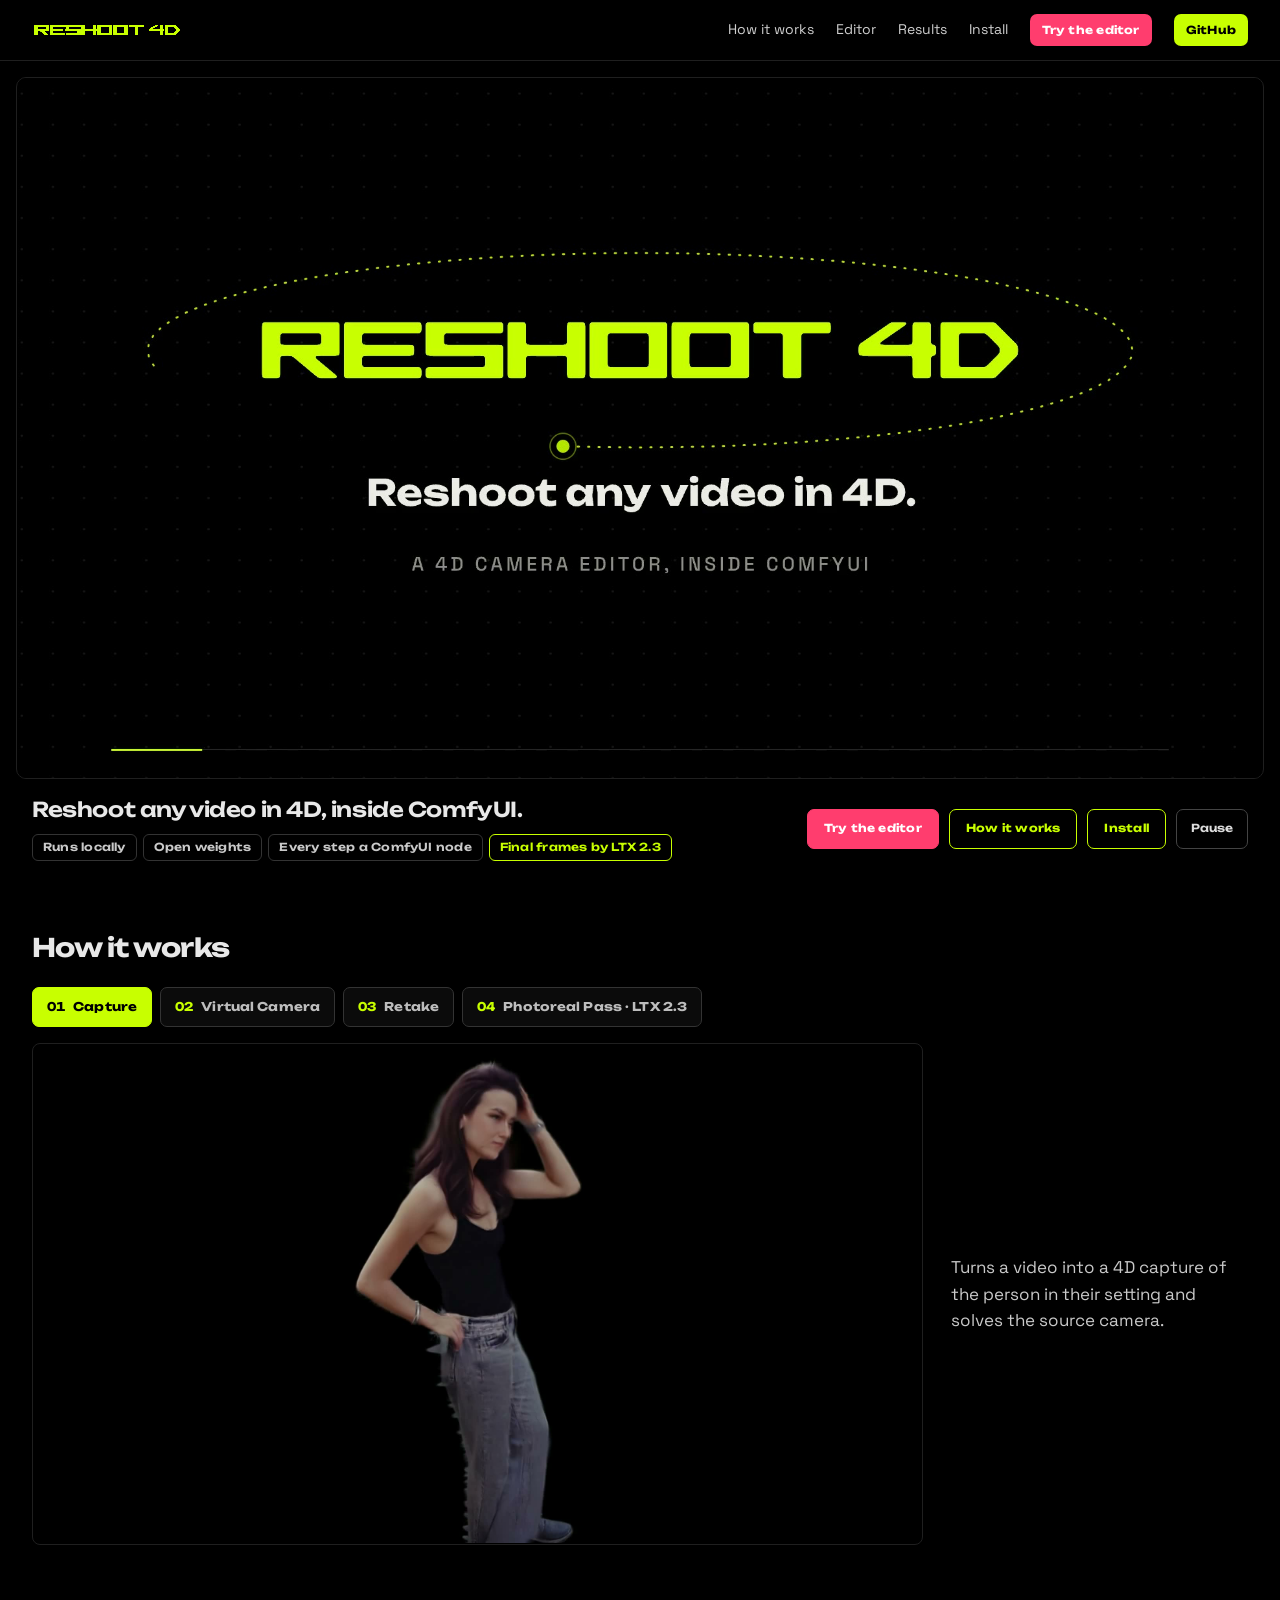
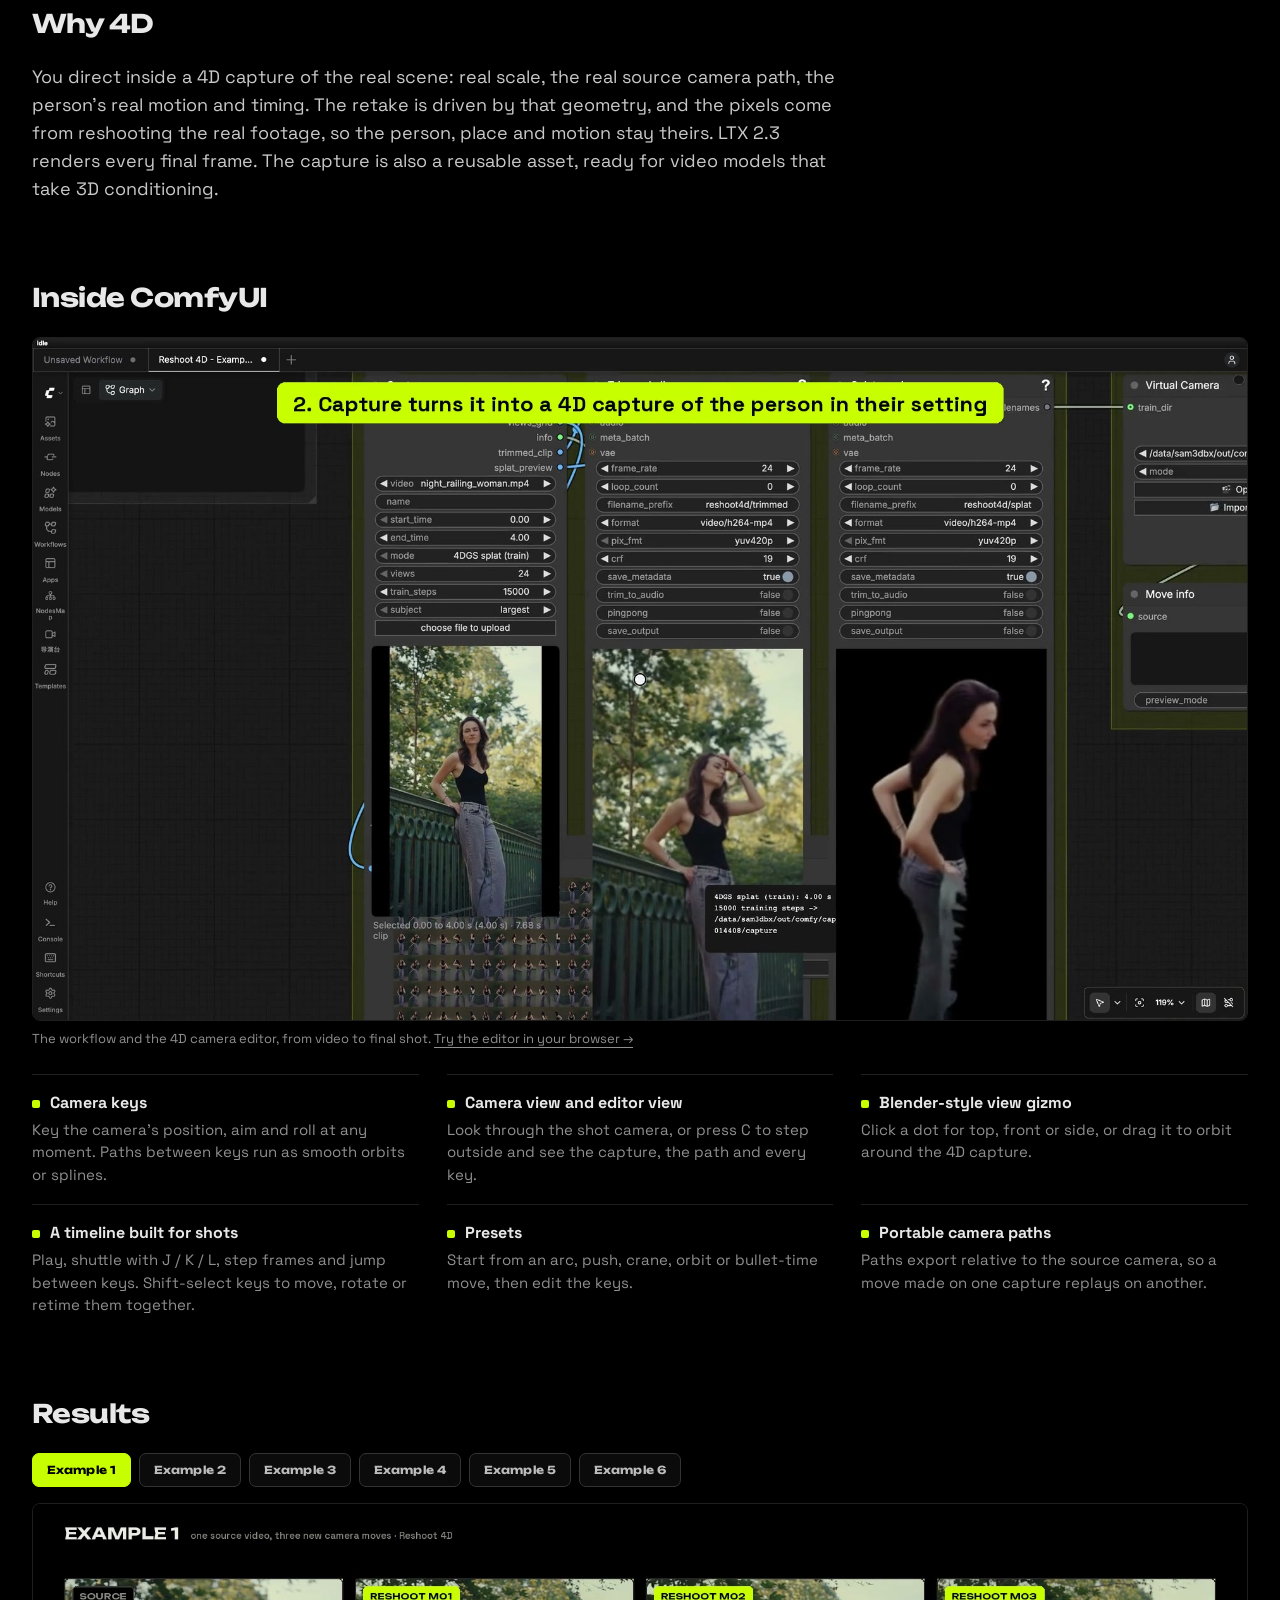
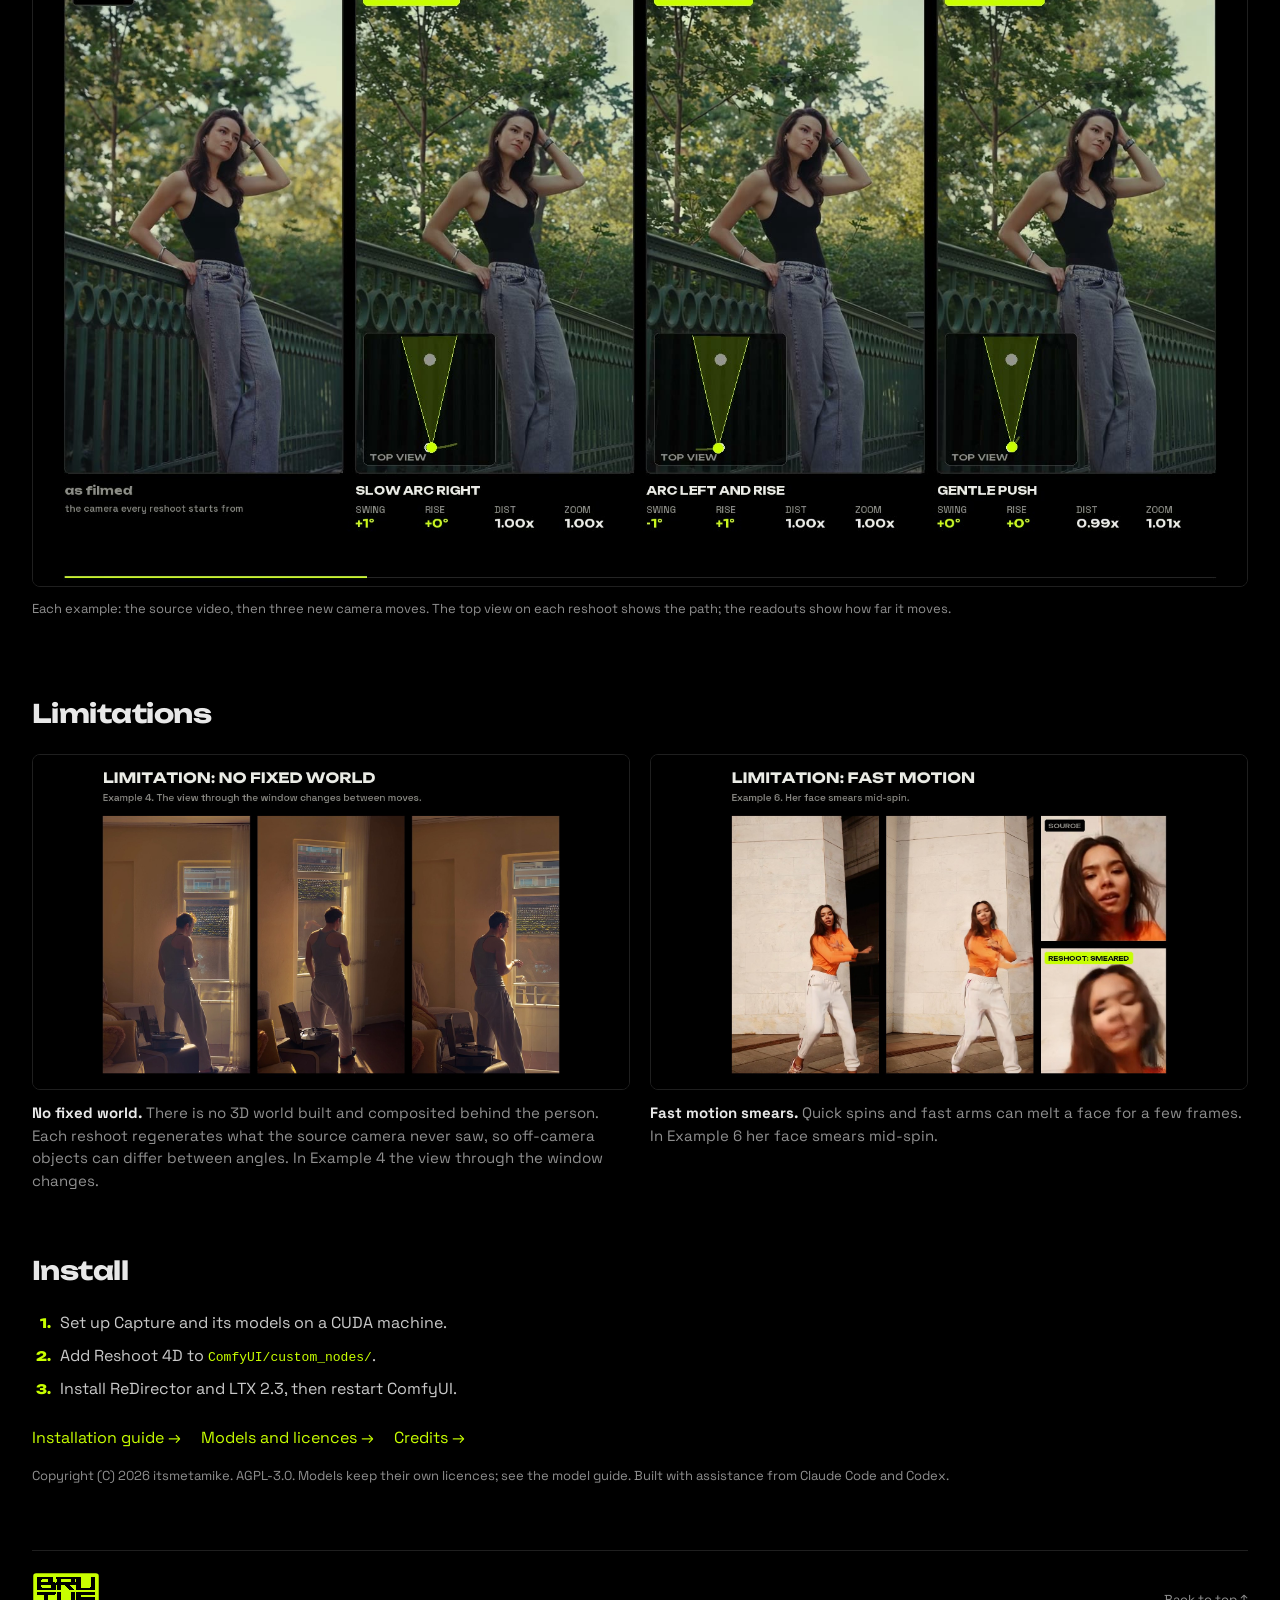
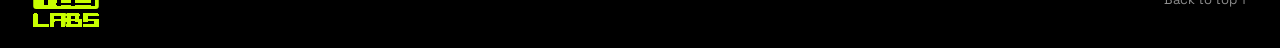
==== commit d81b14df: "CrossView + detailer as the default Photoreal Pass; every result rerendered LTX 2.3 with Cseti's Cro" ====
--- a/site/index.html
+++ b/site/index.html
@@ -10,13 +10,13 @@
 <meta name="theme-color" content="#000000">
 <link rel="preload" href="media/brand/Unbounded-latin.woff2" as="font" type="font/woff2" crossorigin>
 <link rel="preload" href="media/brand/SpaceGrotesk-latin.woff2" as="font" type="font/woff2" crossorigin>
-<link rel="stylesheet" href="style.css">
+<link rel="stylesheet" href="style.css?v=6">
 </head>
 <body>
 <a class="skip" href="#main">Skip to content</a>
 <header class="masthead"><div class="wrap header-inner">
 <a class="brand" href="#" aria-label="Reshoot 4D home"><img src="media/brand/reshoot4d_wordmark_t.svg" width="1728" height="172" alt="Reshoot 4D"></a>
-<nav aria-label="Main"><a href="#workflow">How it works</a><a href="#editor">Editor</a><a href="demo/">Try it</a><a href="#results">Results</a><a href="#install">Install</a><a class="nav-cta" id="github-link" href="https://github.com/itsmetamike/reshoot-4d">GitHub</a></nav>
+<nav aria-label="Main"><a href="#workflow">How it works</a><a href="#editor">Editor</a><a href="#results">Results</a><a href="#install">Install</a><a class="nav-cta nav-try" href="demo/">Try the editor</a><a class="nav-cta" id="github-link" href="https://github.com/itsmetamike/reshoot-4d">GitHub</a></nav>
 </div></header>
 <main id="main">
 <section class="hero" aria-label="Reshoot 4D">
@@ -26,7 +26,7 @@
 <div class="hero-copy wrap">
 <div class="hero-text"><h1>Reshoot any video in 4D, inside ComfyUI.</h1><ul class="badges" aria-label="Key facts"><li>Runs locally</li><li>Open weights</li><li>Every step a ComfyUI node</li><li class="ltx">Final frames by LTX 2.3</li></ul>
 </div>
-<div class="actions"><a class="button" href="demo/">Try the editor</a><a class="button secondary" href="#workflow">How it works</a><a class="button secondary" href="#install">Install</a><button id="motion-toggle" type="button" aria-pressed="false">Pause</button></div>
+<div class="actions"><a class="button" id="try-editor" href="demo/">Try the editor</a><a class="button secondary" href="#workflow">How it works</a><a class="button secondary" href="#install">Install</a><button id="motion-toggle" type="button" aria-pressed="false">Pause</button></div>
 </div>
 </section>
 
@@ -81,13 +81,11 @@
 <section id="limitations" class="wrap section" aria-labelledby="limits-title">
 <h2 id="limits-title">Limitations</h2>
 <div class="limits">
-<figure><div class="video-shell"><video autoplay muted loop playsinline preload="auto" poster="media/limits_large_moves.jpg" aria-label="Six large camera moves, one per example, showing distortion"><source src="media/limits_large_moves.mp4" type="video/mp4"></video></div>
-<figcaption><b>Large moves distort.</b> Smooth paths that travel far from the source camera can distort the person and the setting, so the examples use small moves (about 20° of swing and 10° of rise). We expect this range to grow with more compute and time than this release had.</figcaption></figure>
 <div class="two-col">
-<figure><div class="video-shell"><img src="media/limits_face.jpg" alt="Example 5: source and reshoot side by side; her eyes are open in the reshoot" loading="lazy"></div>
-<figcaption><b>Small face and timing drift.</b> The reshoot follows the source performance closely, but an expression, a blink or a beat of timing can drift. In Example 5 her eyes are open in the reshoot.</figcaption></figure>
 <figure><div class="video-shell"><img src="media/limits_world.jpg" alt="Example 4: source and two reshoots; the view through the window differs" loading="lazy"></div>
 <figcaption><b>No fixed world.</b> There is no 3D world built and composited behind the person. Each reshoot regenerates what the source camera never saw, so off-camera objects can differ between angles. In Example 4 the view through the window changes.</figcaption></figure>
+<figure><div class="video-shell"><img src="media/limits_fast_motion.jpg" alt="Example 6: source and reshoot mid-spin; her face smears in the reshoot" loading="lazy"></div>
+<figcaption><b>Fast motion smears.</b> Quick spins and fast arms can melt a face for a few frames. In Example 6 her face smears mid-spin.</figcaption></figure>
 </div>
 </div>
 </section>
@@ -103,7 +101,45 @@
 <p class="fine">Copyright (C) 2026 itsmetamike. AGPL-3.0. Models keep their own licences; see the model guide. Built with assistance from Claude Code and Codex.</p>
 </section>
 </main>
-<footer class="wrap"><a class="maker" href="https://github.com/itsmetamike" aria-label="A brutus labs project by itsmetamike, made locally on brutus"><img src="media/brand/brutus_carved.png" width="600" height="600" alt="brutus"><span>labs · itsmetamike · made locally on brutus</span></a><a href="#">Back to top ↑</a></footer>
+<svg id="cta-overlay" aria-hidden="true"><defs><filter id="cta-glow" x="-20%" y="-20%" width="140%" height="140%"><feGaussianBlur stdDeviation="3" result="b"/><feMerge><feMergeNode in="b"/><feMergeNode in="SourceGraphic"/></feMerge></filter></defs>
+<g id="cta-group"><path id="cta-path" fill="none" stroke="#FF3D6E" stroke-width="5" stroke-linecap="round" filter="url(#cta-glow)"/><path id="cta-head" fill="none" stroke="#FF3D6E" stroke-width="5" stroke-linecap="round" stroke-linejoin="round"/>
+<rect id="cta-pill" rx="12"/><text id="cta-label">Try the 4D camera editor in your browser</text></g></svg>
+<script>
+// "Try the editor": a lime arrow draws itself over the page from the hero video down onto the button, then fades; it replays while
+// the button is on screen. Positions come from the live layout each time. Off with reduced motion or the page's Pause button.
+(() => {
+  const svg = document.getElementById('cta-overlay'), path = document.getElementById('cta-path'), head = document.getElementById('cta-head');
+  const label = document.getElementById('cta-label'), btn = document.getElementById('try-editor'), frame = document.querySelector('.hero-frame');
+  const still = matchMedia('(prefers-reduced-motion: reduce)'), paused = () => document.getElementById('motion-toggle')?.getAttribute('aria-pressed') === 'true';
+  let onScreen = true, timer = 0;
+  new IntersectionObserver(([e]) => { onScreen = e.isIntersecting; }).observe(btn);
+  function play() {
+    clearTimeout(timer); timer = setTimeout(play, 9000);
+    if (!onScreen || still.matches || paused()) return;
+    const sX = scrollX, sY = scrollY, W = innerWidth;
+    svg.style.height = document.documentElement.scrollHeight + 'px';
+    const r = (el) => { const q = el.getBoundingClientRect(); return { left: q.left + sX, top: q.top + sY, width: q.width, height: q.height }; };
+    const b = r(btn), f = r(frame);
+    const sx = f.left + f.width * (W < 800 ? 0.5 : 0.7), sy = f.top + f.height * (W < 800 ? 0.45 : 0.58);
+    const ex = b.left + b.width / 2, ey = b.top - 12;
+    const d = `M${sx},${sy} C${sx + (ex - sx) * 0.15},${sy + (ey - sy) * 0.65} ${ex + (sx - ex) * 0.35},${ey - Math.max(90, (ey - sy) * 0.55)} ${ex},${ey}`;
+    path.setAttribute('d', d);
+    const L = path.getTotalLength(), p1 = path.getPointAtLength(L), p0 = path.getPointAtLength(Math.max(0, L - 2));
+    const a = Math.atan2(p1.y - p0.y, p1.x - p0.x), k = 22, s = 0.55;
+    head.setAttribute('d', `M${p1.x - k * Math.cos(a - s)},${p1.y - k * Math.sin(a - s)} L${p1.x},${p1.y} L${p1.x - k * Math.cos(a + s)},${p1.y - k * Math.sin(a + s)}`);
+    label.setAttribute('x', sx); label.setAttribute('y', sy - 26); label.setAttribute('text-anchor', 'middle');
+    let bb = label.getBBox(); const shift = Math.min(0, sX + W - 16 - (bb.x + bb.width)) + Math.max(0, sX + 16 - bb.x);   // keep the pill on screen
+    label.setAttribute('x', sx + shift); bb = label.getBBox();
+    const pill = document.getElementById('cta-pill');
+    pill.setAttribute('x', bb.x - 16); pill.setAttribute('y', bb.y - 10); pill.setAttribute('width', bb.width + 32); pill.setAttribute('height', bb.height + 20);
+    svg.classList.remove('run'); path.style.strokeDasharray = path.style.strokeDashoffset = L; void svg.getBoundingClientRect();
+    svg.classList.add('run'); btn.classList.add('cta-pulse'); setTimeout(() => btn.classList.remove('cta-pulse'), 3400);
+  }
+  addEventListener('load', () => setTimeout(play, 1500));
+  addEventListener('resize', () => svg.classList.remove('run'));
+})();
+</script>
+<footer class="wrap"><a class="maker" href="https://github.com/itsmetamike" aria-label="A brutus labs project by itsmetamike"><img src="media/brand/brutus_labs.svg" width="450" height="373" alt="brutus labs"></a><a href="#">Back to top ↑</a></footer>
 <script>
 const REPO_URL = document.querySelector('#github-link').href.replace(/\/$/, '');
 document.querySelectorAll('[data-repo-path]').forEach(a => { a.href = REPO_URL + a.dataset.repoPath; });
@@ -113,7 +149,7 @@
   ['step_capture', 'Turns a video into a 4D capture of the person in their setting and solves the source camera.'],
   ['step_camera', "Every step is a ComfyUI node. The 4D camera editor is the Virtual Camera node's own panel."],
   ['step_retake', 'ReDirector reshoots the source video along your camera path.'],
-  ['step_photoreal', 'LTX 2.3 renders every final frame. It uses the retake, its edges and the real first frame as guidance.'],
+  ['step_photoreal', 'LTX 2.3 renders every final frame. It starts from the retake, guided by the real video and a depth warp of it along your path.'],
 ];
 const stepVideo = document.querySelector('#step-video'), stepText = document.querySelector('#step-text');
 function showStep(i) {
--- a/site/style.css
+++ b/site/style.css
@@ -16,6 +16,9 @@
 .brand img { display:block; width:150px; height:auto; }
 nav { display:flex; align-items:center; gap:22px; font-size:14px; }
 nav a { text-decoration:none; color:#cfcfcf; }
+.nav-cta.nav-try { background:#FF3D6E; color:#fff !important; }
+.button#try-editor { background:#FF3D6E; border-color:#FF3D6E; color:#fff; }
+.button#try-editor:hover { color:#fff; }
 .nav-cta { color:#000 !important; background:var(--accent); border-radius:7px; padding:0 12px; height:32px; display:inline-flex; align-items:center;
   font:700 11px/1 var(--display); letter-spacing:.02em; }
 
@@ -89,7 +92,8 @@
 
 footer { display:flex; align-items:center; justify-content:space-between; margin-top:64px; padding-block:20px; border-top:1px solid var(--line); }
 .maker { display:flex; align-items:center; gap:4px; color:var(--muted); font-size:13px; text-decoration:none; }
-.maker img { width:72px; height:72px; object-fit:contain; }
+.maker { gap:12px; }
+.maker img { width:68px; height:auto; object-fit:contain; }
 footer>a:last-child { color:var(--muted); font-size:13px; text-decoration:none; }
 .skip { position:absolute; top:-100px; left:16px; z-index:10; background:var(--accent); color:#000; padding:10px; }
 .skip:focus { top:10px; }
@@ -106,6 +110,20 @@
   .prose p { font-size:16px; }
   .step-tab { height:36px; padding:0 10px; font-size:11px; }
 }
+#cta-overlay { position:absolute; left:0; top:0; width:100%; height:100%; pointer-events:none; z-index:4; opacity:0; overflow:visible; }
+#cta-overlay.run { animation:cta-fade 3.6s ease forwards; }
+#cta-overlay.run #cta-path { animation:cta-draw 1.2s cubic-bezier(.65,0,.35,1) .1s forwards; }
+#cta-head, #cta-label, #cta-pill { opacity:0; }
+#cta-pill { fill:#FF3D6E; stroke:none; }
+#cta-overlay.run #cta-head { animation:cta-show .2s ease 1.25s forwards; }
+#cta-overlay.run #cta-label, #cta-overlay.run #cta-pill { animation:cta-show .35s ease .05s forwards; }
+#cta-label { fill:#fff; font:700 20px/1 Unbounded,system-ui,sans-serif; }
+@media (max-width:800px) { #cta-label { font-size:15px; } }
+@keyframes cta-draw { to { stroke-dashoffset:0; } }
+@keyframes cta-show { to { opacity:1; } }
+@keyframes cta-fade { 0% { opacity:1; } 80% { opacity:1; } 100% { opacity:0; } }
+.button.cta-pulse { animation:cta-pulse 1.1s ease 1.2s 2; }
+@keyframes cta-pulse { 0%,100% { box-shadow:0 0 0 0 rgba(255,61,110,0); } 40% { box-shadow:0 0 0 10px rgba(255,61,110,.45); } }
 @media (prefers-reduced-motion:reduce) { html { scroll-behavior:auto; } }
 
 .stack { display:grid; gap:28px; }
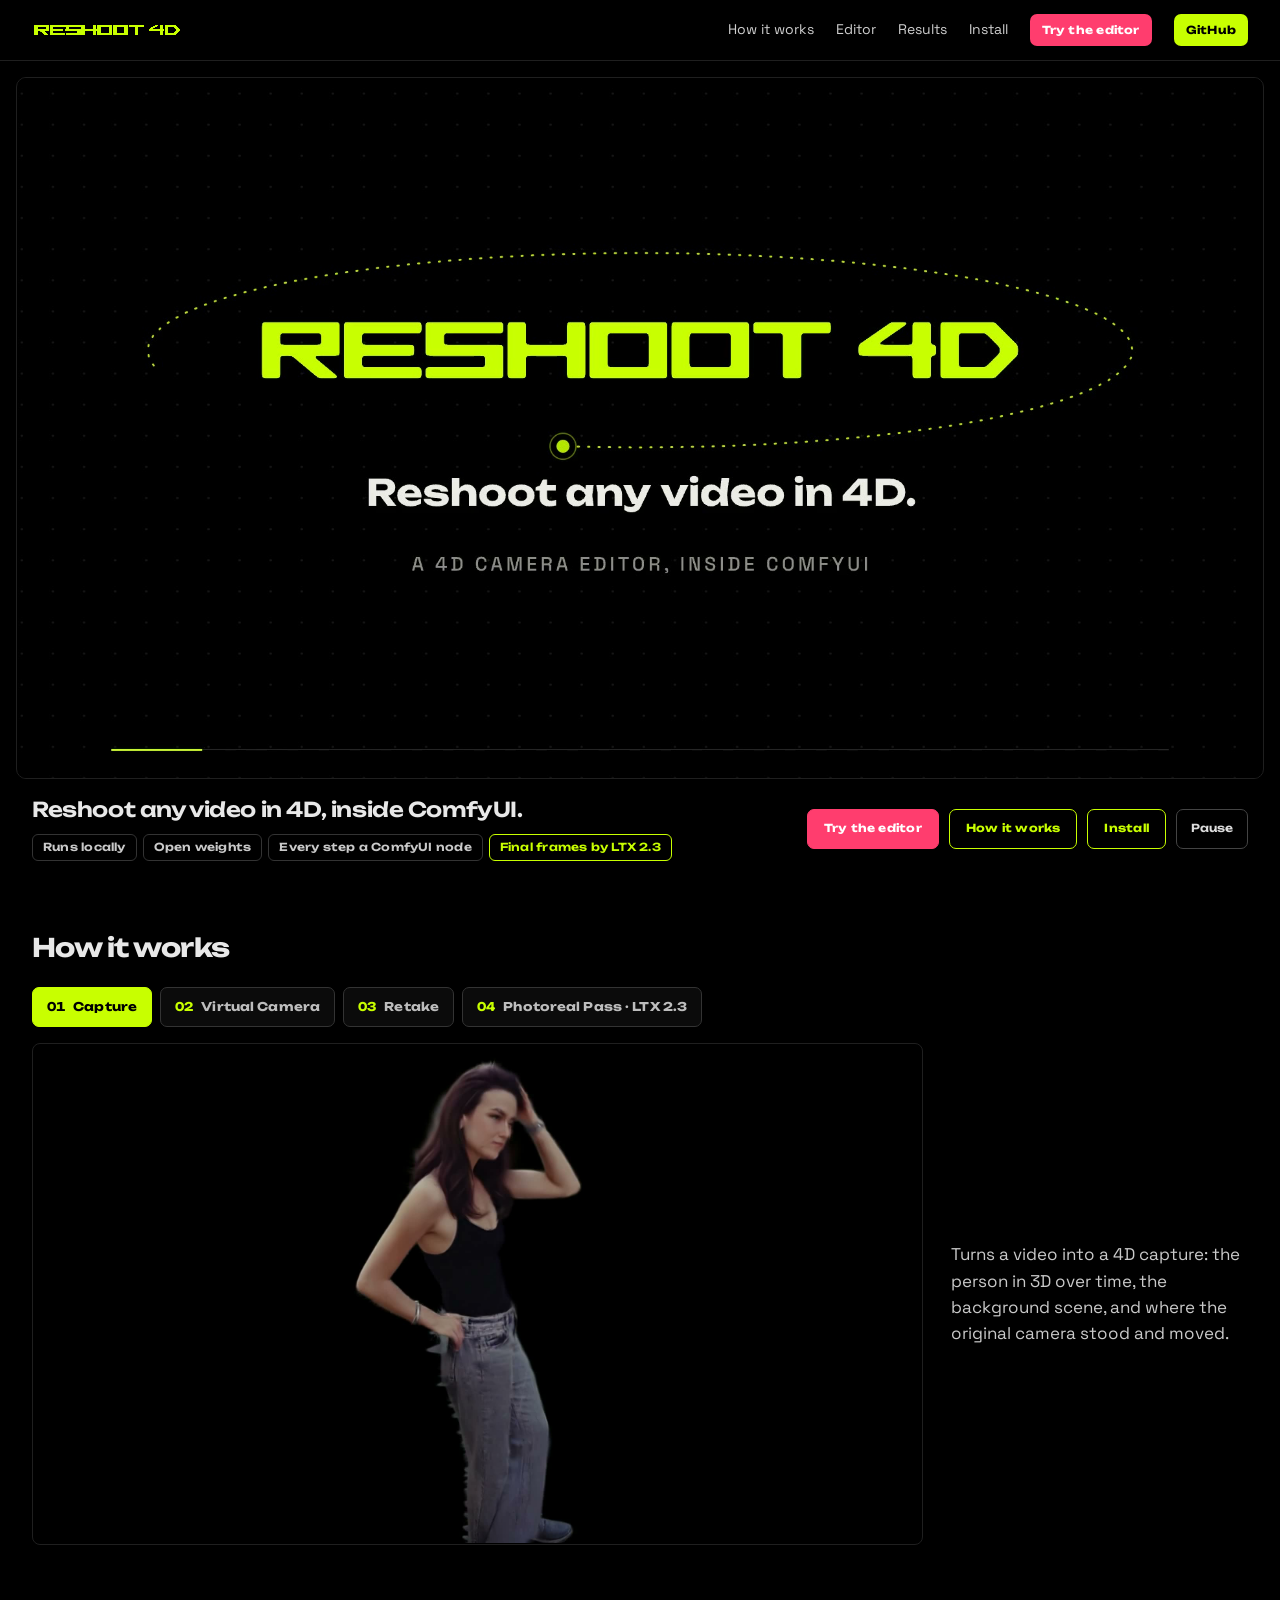
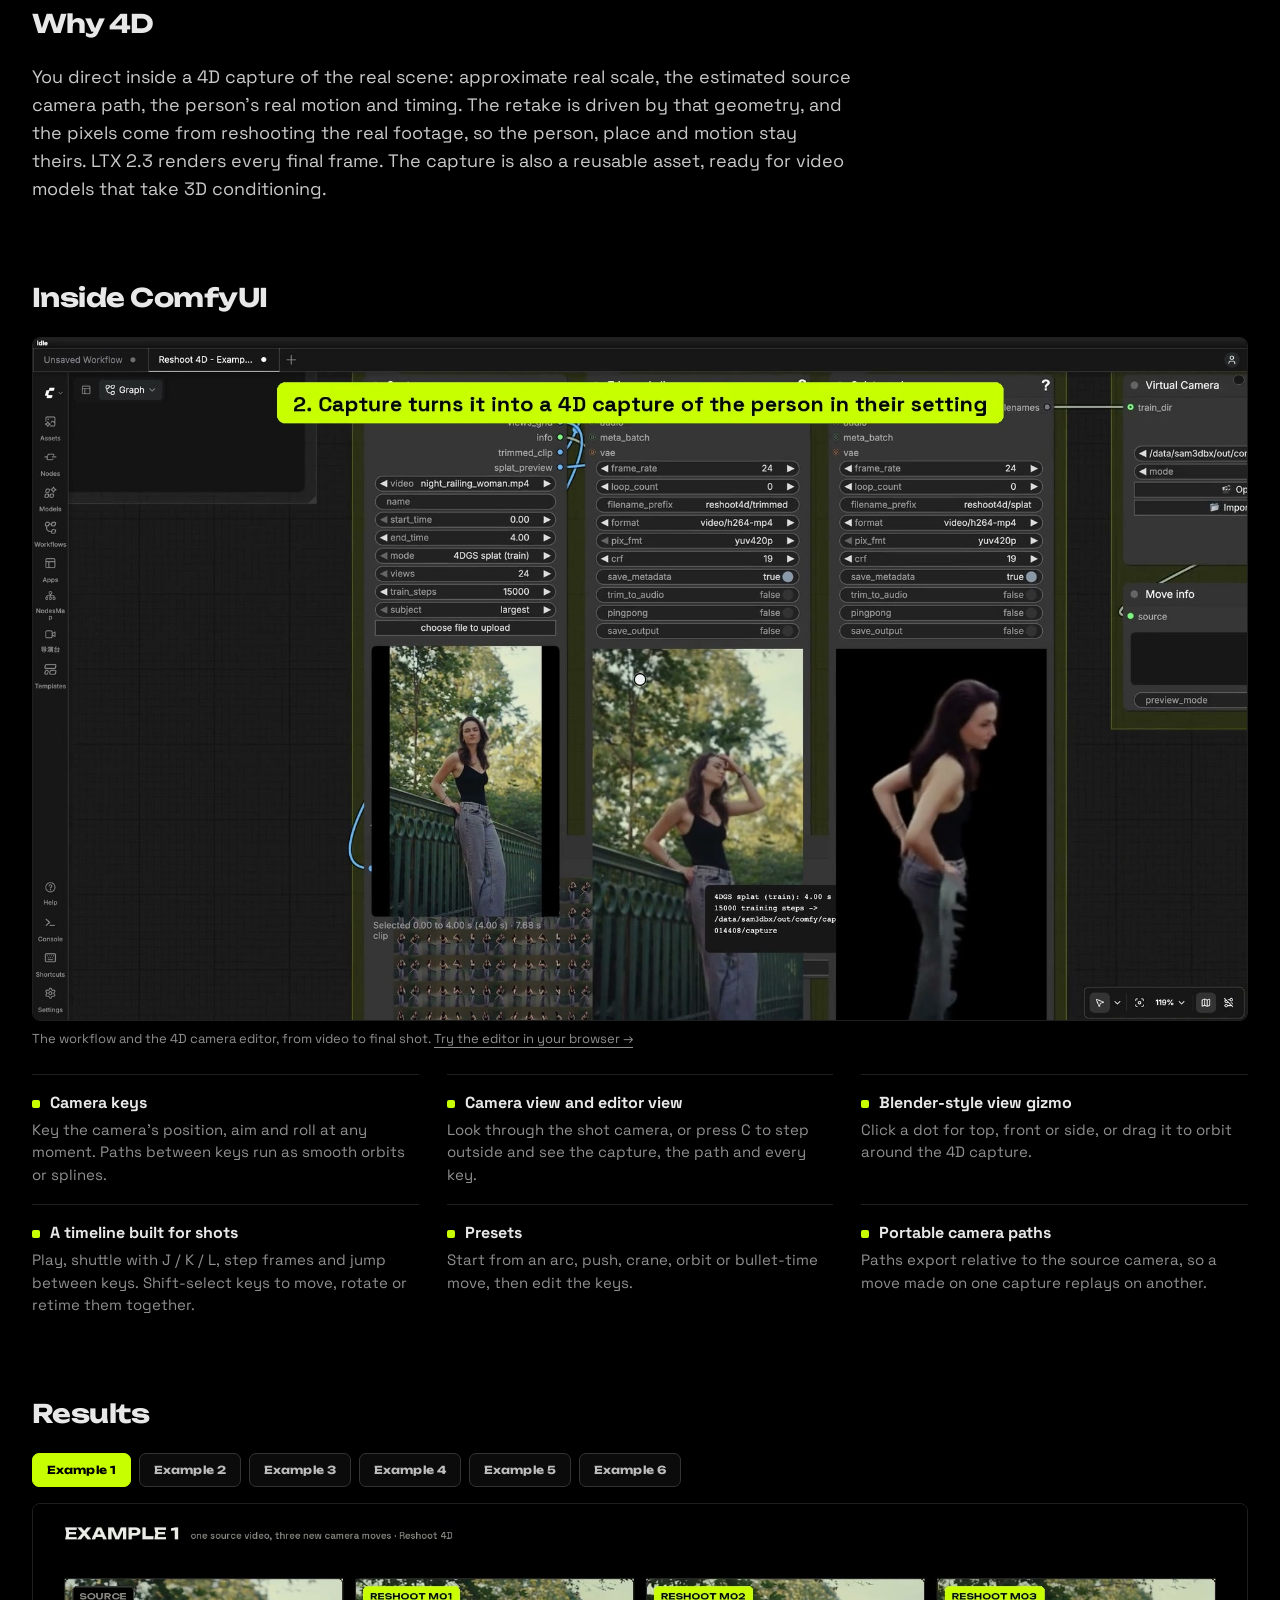
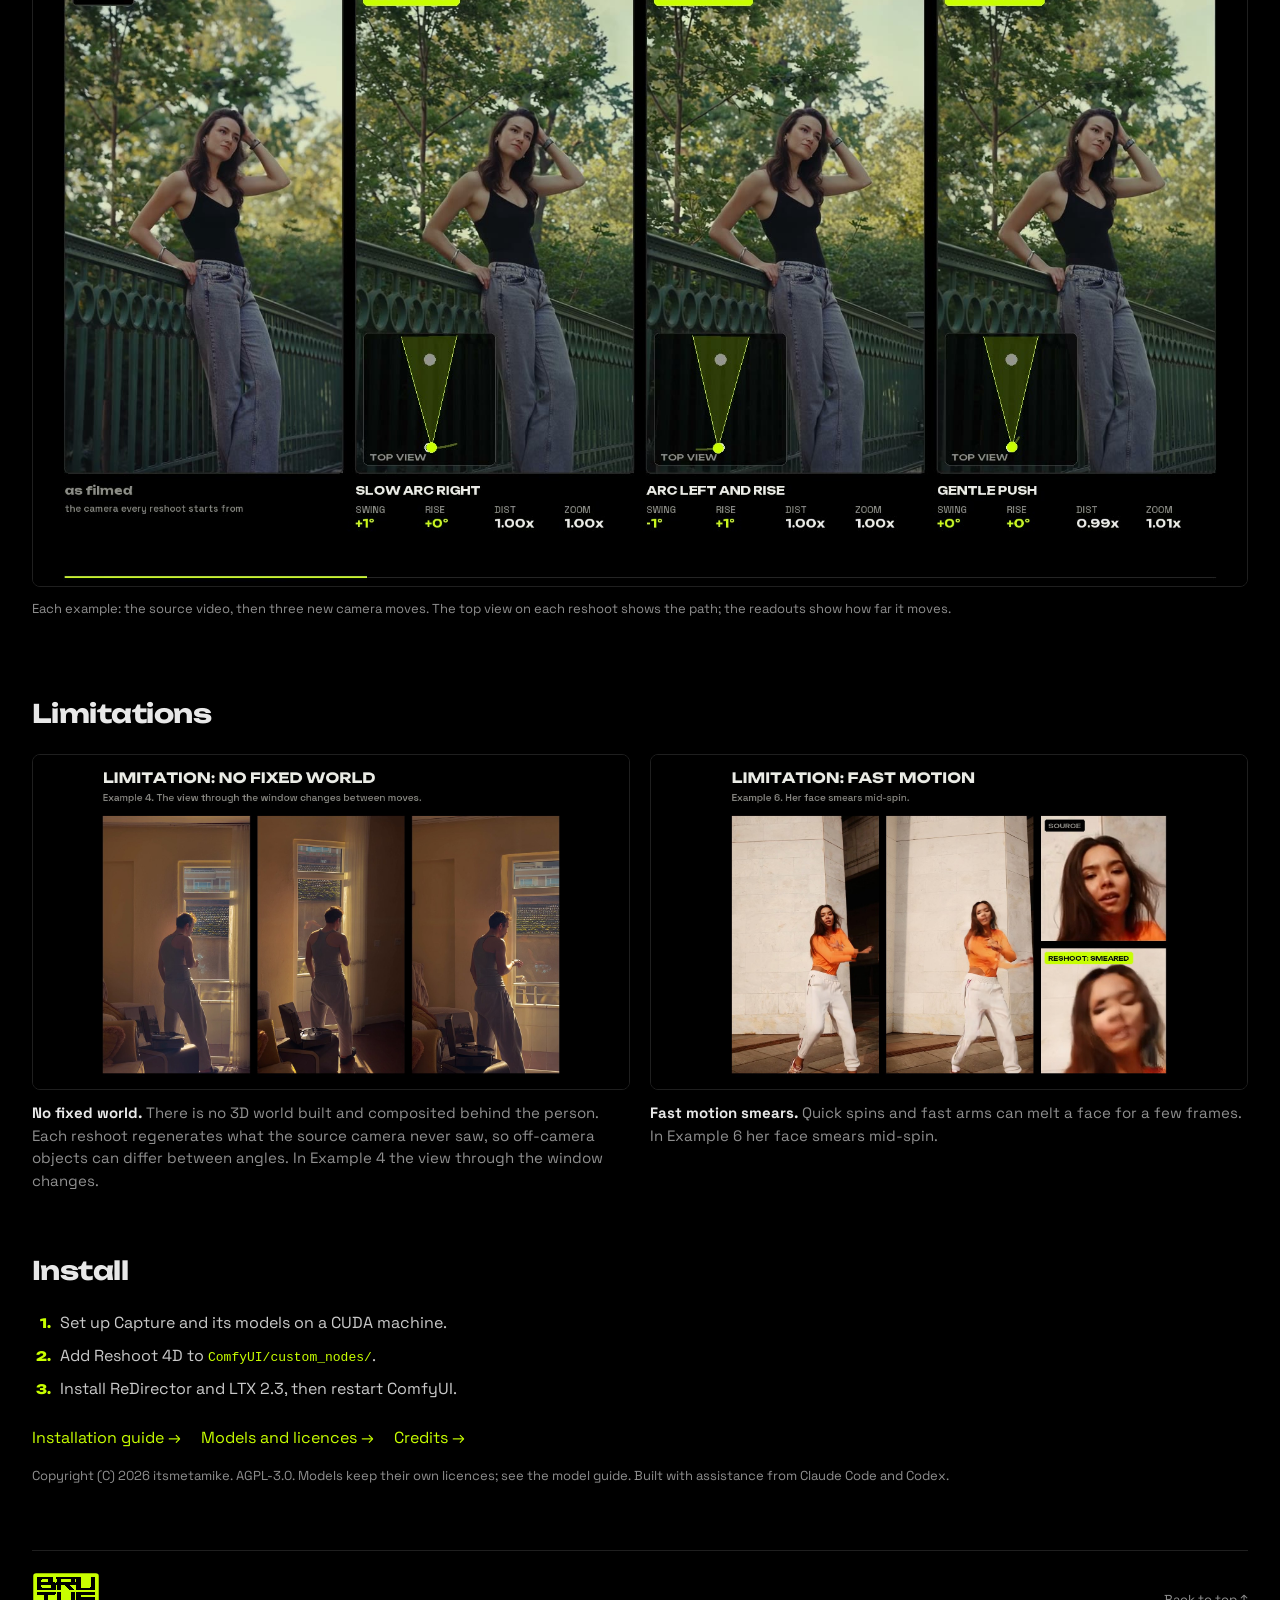
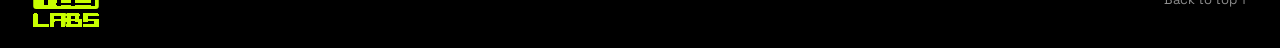
==== commit 387be7bc: "Reshoot 4D 0.1.0: camera FX, camera files, Finish, Settings panel - Camera settings per key (apertur" ====
--- a/site/index.html
+++ b/site/index.html
@@ -46,7 +46,7 @@
 
 <section id="why-4d" class="wrap section prose" aria-labelledby="why-title">
 <h2 id="why-title">Why 4D</h2>
-<p>You direct inside a 4D capture of the real scene: real scale, the real source camera path, the person's real motion and timing. The retake is driven by that geometry, and the pixels come from reshooting the real footage, so the person, place and motion stay theirs. LTX 2.3 renders every final frame. The capture is also a reusable asset, ready for video models that take 3D conditioning.</p>
+<p>You direct inside a 4D capture of the real scene: approximate real scale, the estimated source camera path, the person's real motion and timing. The retake is driven by that geometry, and the pixels come from reshooting the real footage, so the person, place and motion stay theirs. LTX 2.3 renders every final frame. The capture is also a reusable asset, ready for video models that take 3D conditioning.</p>
 </section>
 
 <section id="editor" class="wrap section" aria-labelledby="editor-title">
@@ -146,7 +146,7 @@
 
 // workflow steps: one player, four tabs
 const STEPS = [
-  ['step_capture', 'Turns a video into a 4D capture of the person in their setting and solves the source camera.'],
+  ['step_capture', 'Turns a video into a 4D capture: the person in 3D over time, the background scene, and where the original camera stood and moved.'],
   ['step_camera', "Every step is a ComfyUI node. The 4D camera editor is the Virtual Camera node's own panel."],
   ['step_retake', 'ReDirector reshoots the source video along your camera path.'],
   ['step_photoreal', 'LTX 2.3 renders every final frame. It starts from the retake, guided by the real video and a depth warp of it along your path.'],
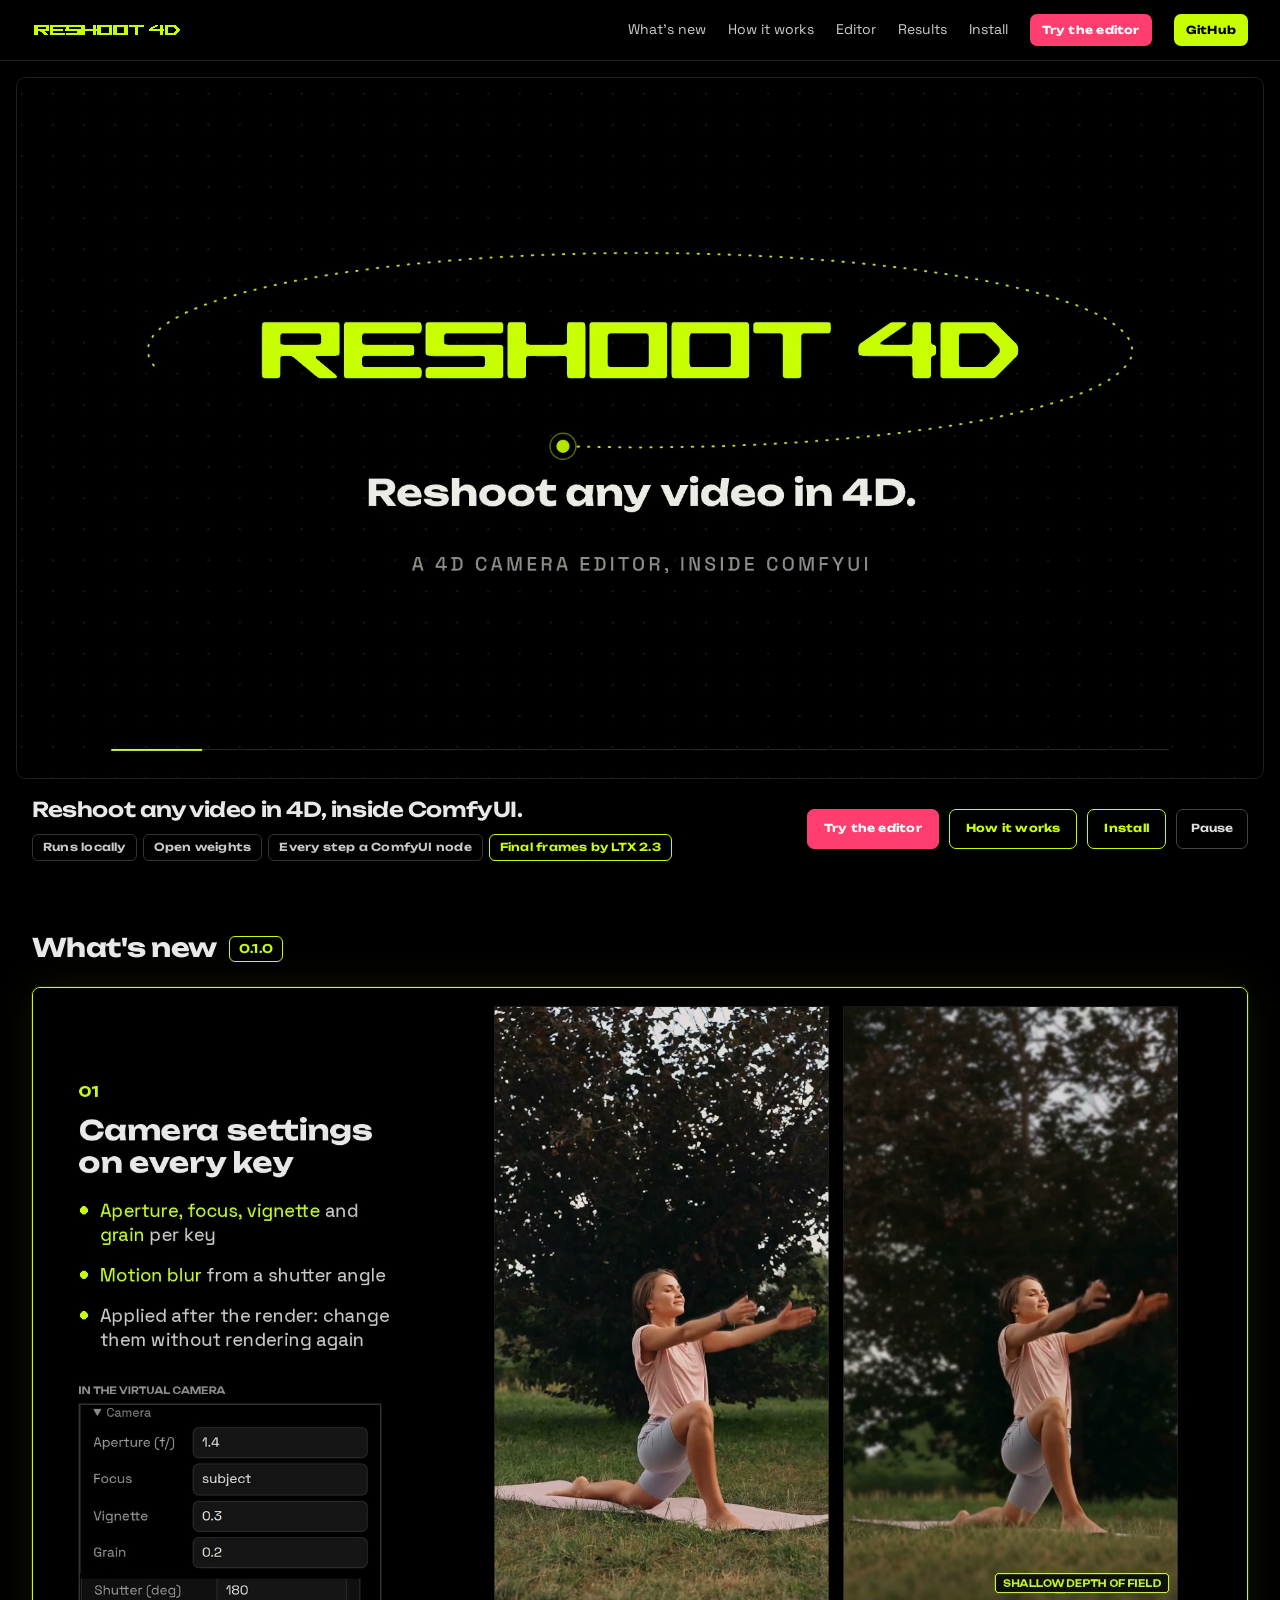
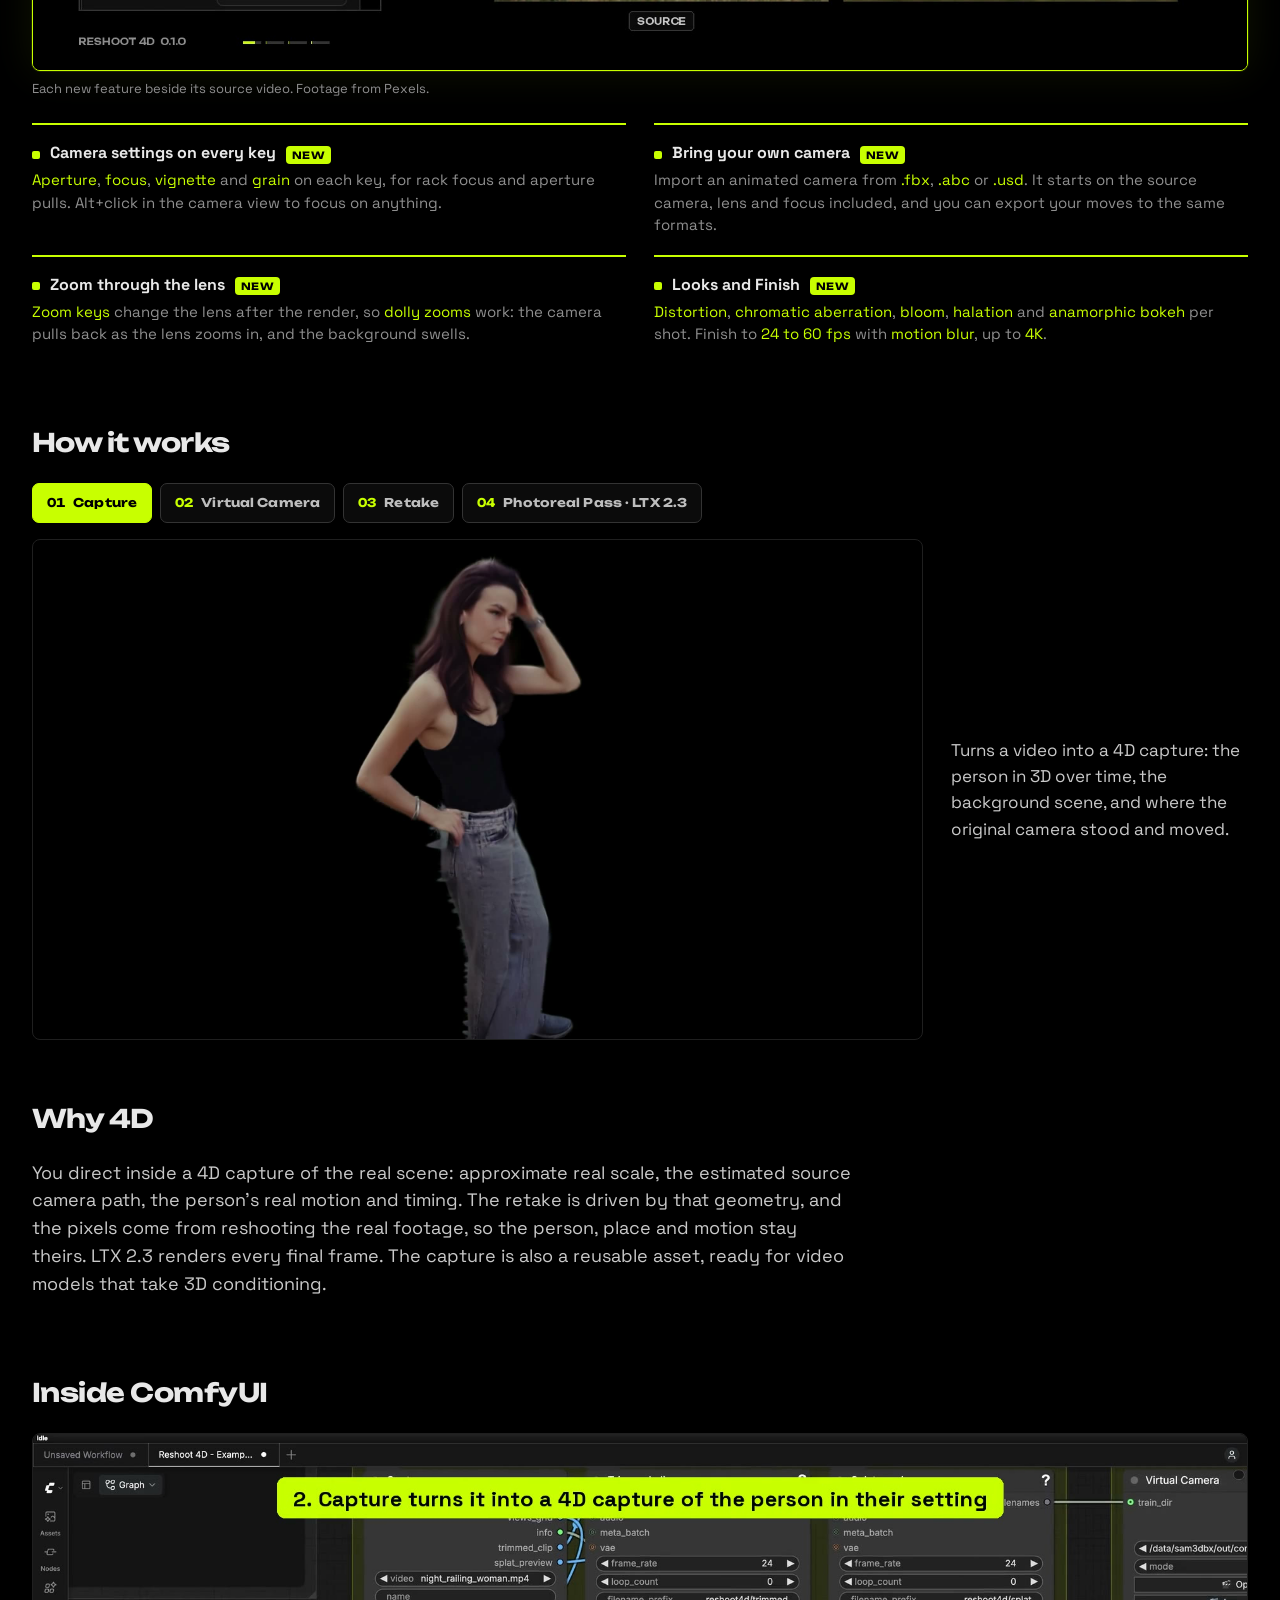
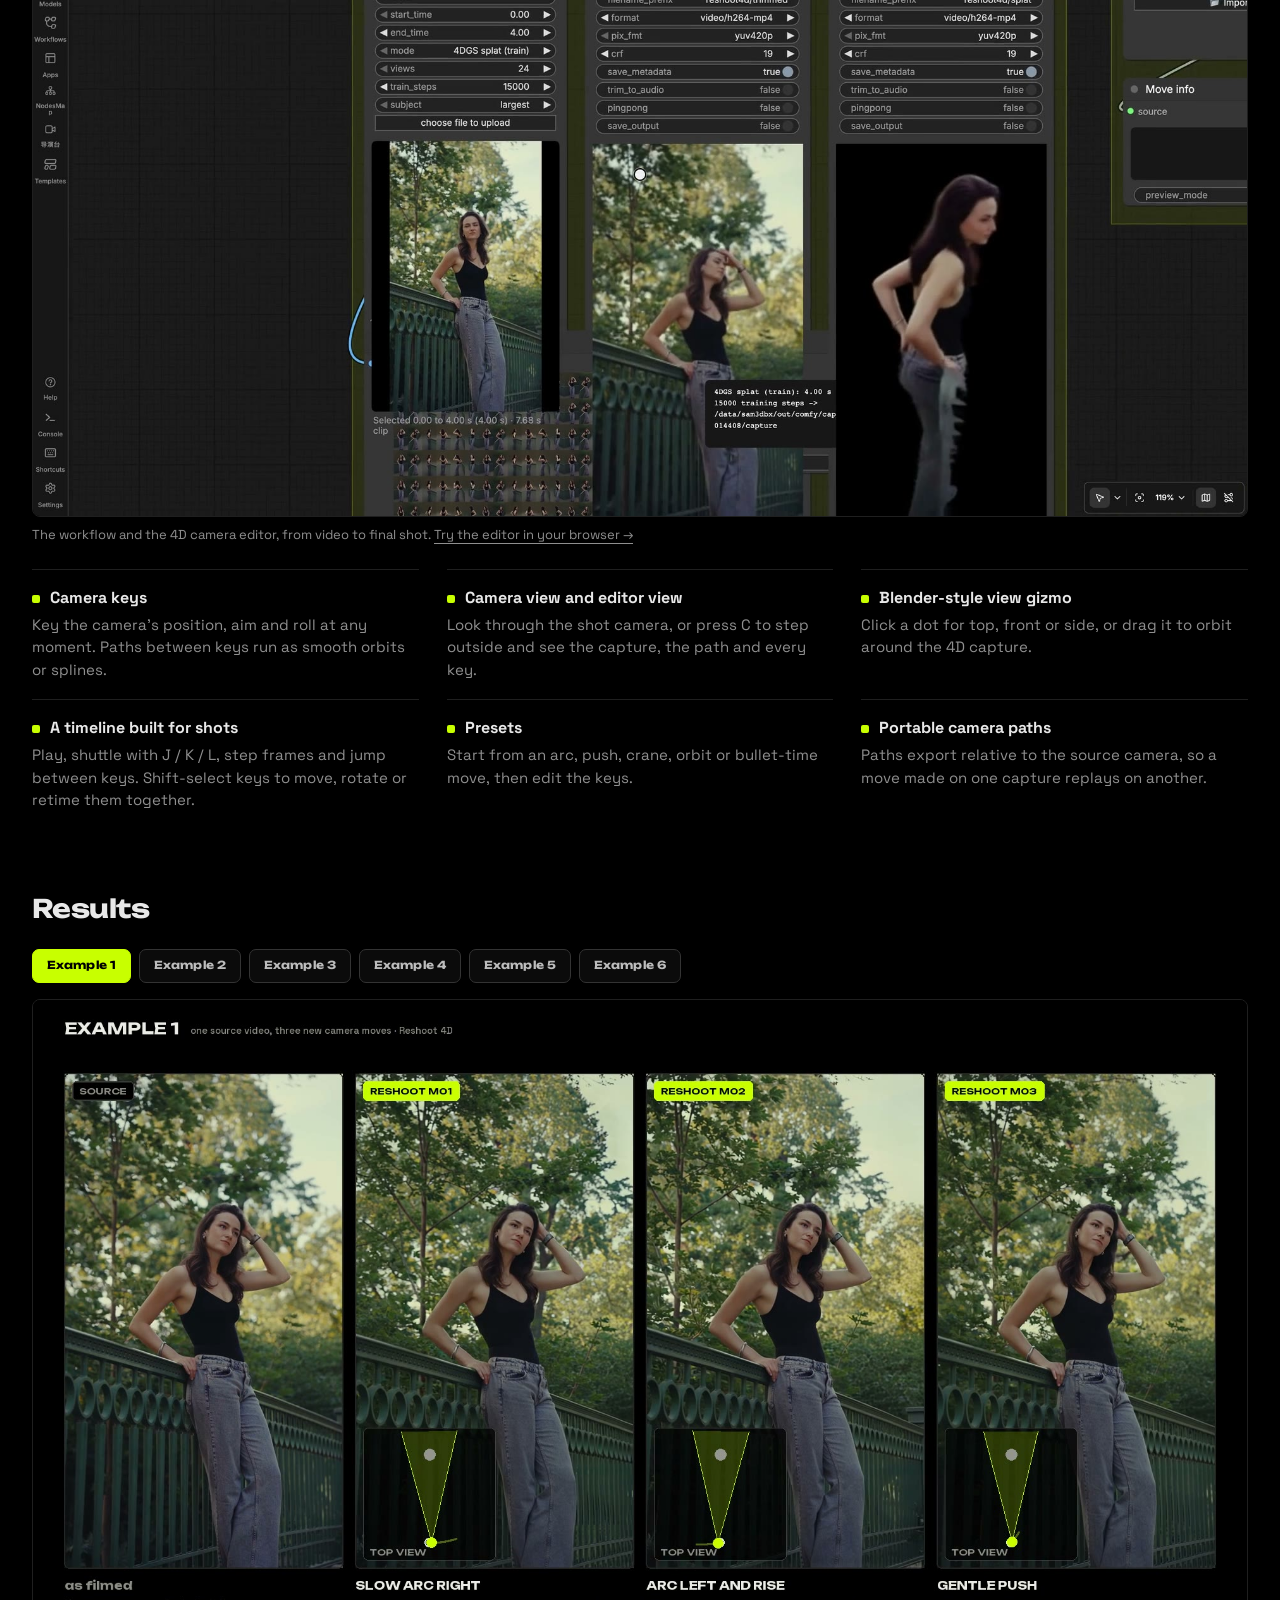
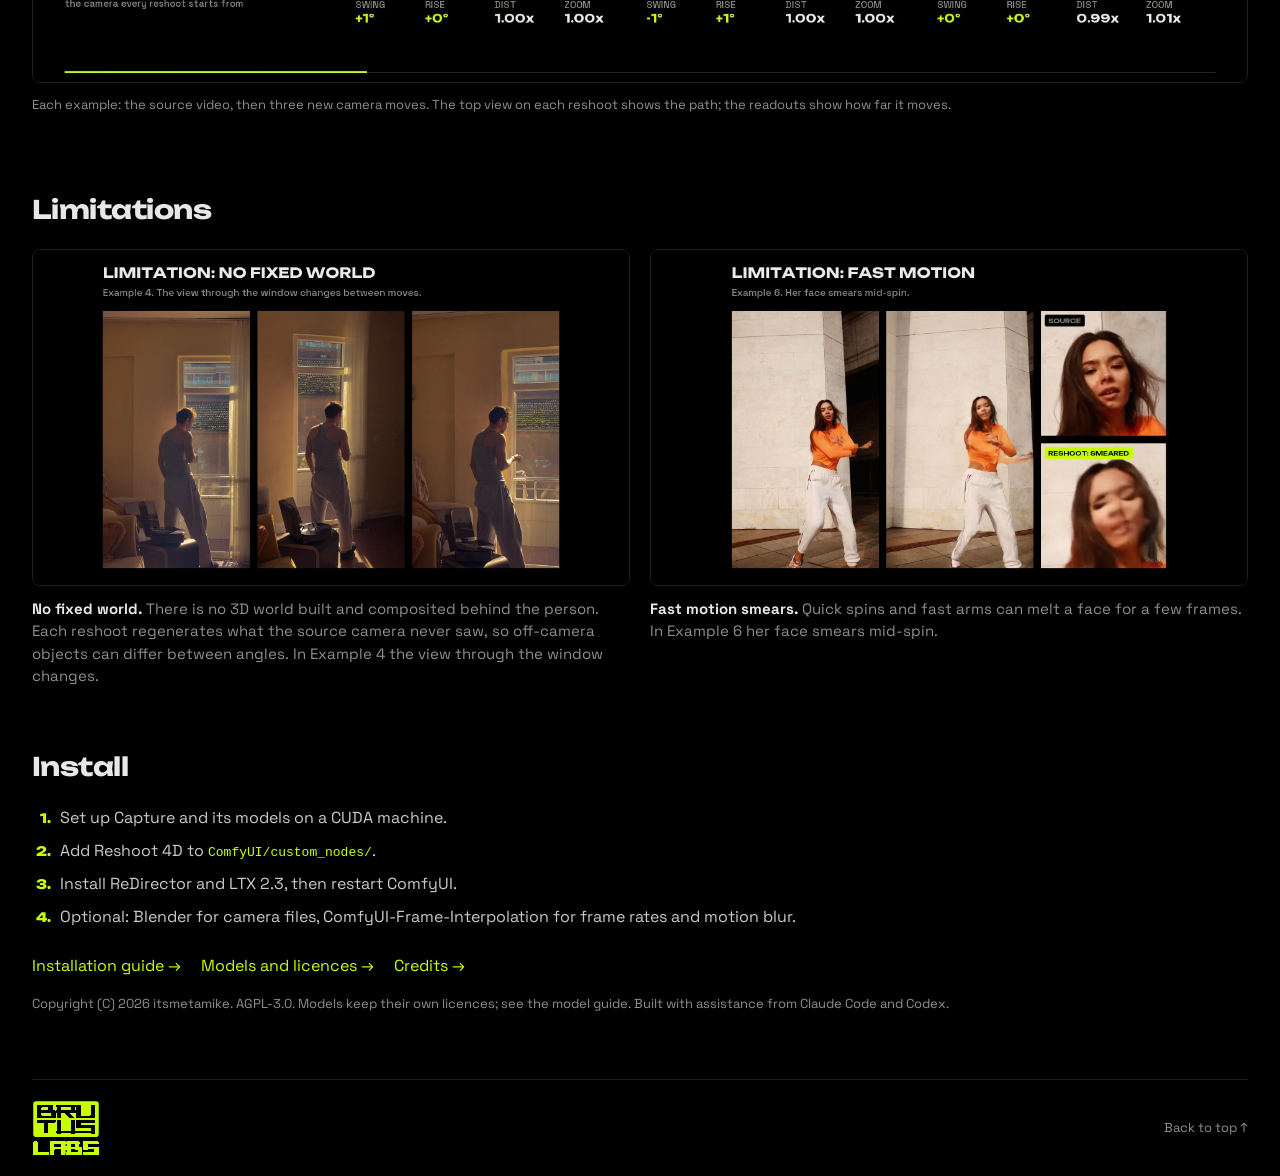
==== commit 2b415960: "Reshoot 4D 0.1.1: camera-only edits reuse the render; What's new on the site - Changing aperture, fo" ====
--- a/site/index.html
+++ b/site/index.html
@@ -16,7 +16,7 @@
 <a class="skip" href="#main">Skip to content</a>
 <header class="masthead"><div class="wrap header-inner">
 <a class="brand" href="#" aria-label="Reshoot 4D home"><img src="media/brand/reshoot4d_wordmark_t.svg" width="1728" height="172" alt="Reshoot 4D"></a>
-<nav aria-label="Main"><a href="#workflow">How it works</a><a href="#editor">Editor</a><a href="#results">Results</a><a href="#install">Install</a><a class="nav-cta nav-try" href="demo/">Try the editor</a><a class="nav-cta" id="github-link" href="https://github.com/itsmetamike/reshoot-4d">GitHub</a></nav>
+<nav aria-label="Main"><a href="#new">What's new</a><a href="#workflow">How it works</a><a href="#editor">Editor</a><a href="#results">Results</a><a href="#install">Install</a><a class="nav-cta nav-try" href="demo/">Try the editor</a><a class="nav-cta" id="github-link" href="https://github.com/itsmetamike/reshoot-4d">GitHub</a></nav>
 </div></header>
 <main id="main">
 <section class="hero" aria-label="Reshoot 4D">
@@ -28,6 +28,19 @@
 </div>
 <div class="actions"><a class="button" id="try-editor" href="demo/">Try the editor</a><a class="button secondary" href="#workflow">How it works</a><a class="button secondary" href="#install">Install</a><button id="motion-toggle" type="button" aria-pressed="false">Pause</button></div>
 </div>
+</section>
+
+<section id="new" class="wrap section whats-new" aria-labelledby="new-title">
+<h2 id="new-title">What's new<span class="ver">0.1.0</span></h2>
+<div class="stack">
+<figure><div class="video-shell"><video autoplay muted loop playsinline preload="metadata" poster="media/new_0_1_0.jpg" aria-label="Reshoot 4D 0.1.0: camera settings on every key, camera import, dolly zoom and lens looks, each beside its source video"><source src="media/new_0_1_0.mp4" type="video/mp4"></video></div><figcaption>Each new feature beside its source video. Footage from Pexels.</figcaption></figure>
+</div>
+<ul class="feature-grid" aria-label="New in 0.1.0">
+<li><b>Camera settings on every key</b><span><em class="hl">Aperture</em>, <em class="hl">focus</em>, <em class="hl">vignette</em> and <em class="hl">grain</em> on each key, for rack focus and aperture pulls. Alt+click in the camera view to focus on anything.</span></li>
+<li><b>Bring your own camera</b><span>Import an animated camera from <em class="hl">.fbx</em>, <em class="hl">.abc</em> or <em class="hl">.usd</em>. It starts on the source camera, lens and focus included, and you can export your moves to the same formats.</span></li>
+<li><b>Zoom through the lens</b><span><em class="hl">Zoom keys</em> change the lens after the render, so <em class="hl">dolly zooms</em> work: the camera pulls back as the lens zooms in, and the background swells.</span></li>
+<li><b>Looks and Finish</b><span><em class="hl">Distortion</em>, <em class="hl">chromatic aberration</em>, <em class="hl">bloom</em>, <em class="hl">halation</em> and <em class="hl">anamorphic bokeh</em> per shot. Finish to <em class="hl">24 to 60 fps</em> with <em class="hl">motion blur</em>, up to <em class="hl">4K</em>.</span></li>
+</ul>
 </section>
 
 <section id="workflow" class="wrap section" aria-labelledby="workflow-title">
@@ -96,6 +109,7 @@
 <li>Set up Capture and its models on a CUDA machine.</li>
 <li>Add Reshoot 4D to <code>ComfyUI/custom_nodes/</code>.</li>
 <li>Install ReDirector and LTX 2.3, then restart ComfyUI.</li>
+<li>Optional: Blender for camera files, ComfyUI-Frame-Interpolation for frame rates and motion blur.</li>
 </ol>
 <p class="links"><a href="../docs/INSTALL.md" data-repo-path="/blob/main/docs/INSTALL.md">Installation guide →</a><a href="../docs/MODELS_AND_LICENSES.md" data-repo-path="/blob/main/docs/MODELS_AND_LICENSES.md">Models and licences →</a><a href="../docs/CREDITS.md" data-repo-path="/blob/main/docs/CREDITS.md">Credits →</a></p>
 <p class="fine">Copyright (C) 2026 itsmetamike. AGPL-3.0. Models keep their own licences; see the model guide. Built with assistance from Claude Code and Codex.</p>
--- a/site/style.css
+++ b/site/style.css
@@ -76,6 +76,15 @@
 .feature-grid li b { display:block; color:var(--text); font-size:16px; margin-bottom:4px; }
 .feature-grid li b::before { content:""; display:inline-block; width:8px; height:8px; border-radius:2px; background:var(--accent); margin-right:10px; vertical-align:middle; }
 
+/* what's new: lime accents like the release video */
+.whats-new h2 .ver { display:inline-block; vertical-align:middle; margin-left:12px; font:600 12px/1 var(--display); padding:6px 9px; border:1.5px solid var(--accent); border-radius:6px; color:var(--accent); letter-spacing:.02em; }
+.whats-new .video-shell { border-color:var(--accent); box-shadow:0 0 0 1px rgba(200,255,0,.12), 0 0 40px rgba(200,255,0,.08); }
+.whats-new .feature-grid { grid-template-columns:repeat(2,minmax(0,1fr)); }
+.whats-new .feature-grid li { border-top:2px solid var(--accent); }
+.whats-new .feature-grid li b::after { content:"NEW"; display:inline-block; margin-left:10px; vertical-align:middle; font:700 10px/1 var(--display); letter-spacing:.04em; color:#000; background:var(--accent); padding:4px 6px; border-radius:4px; }
+.hl { color:var(--accent); font-style:normal; }
+@media (max-width:560px) { .whats-new .feature-grid { grid-template-columns:1fr; } }
+
 /* results: three portraits, one example at a time */
 .three-col { display:grid; grid-template-columns:repeat(3,minmax(0,1fr)); gap:14px; max-width:820px; }
 .video-shell.portrait { aspect-ratio:9/16; }
